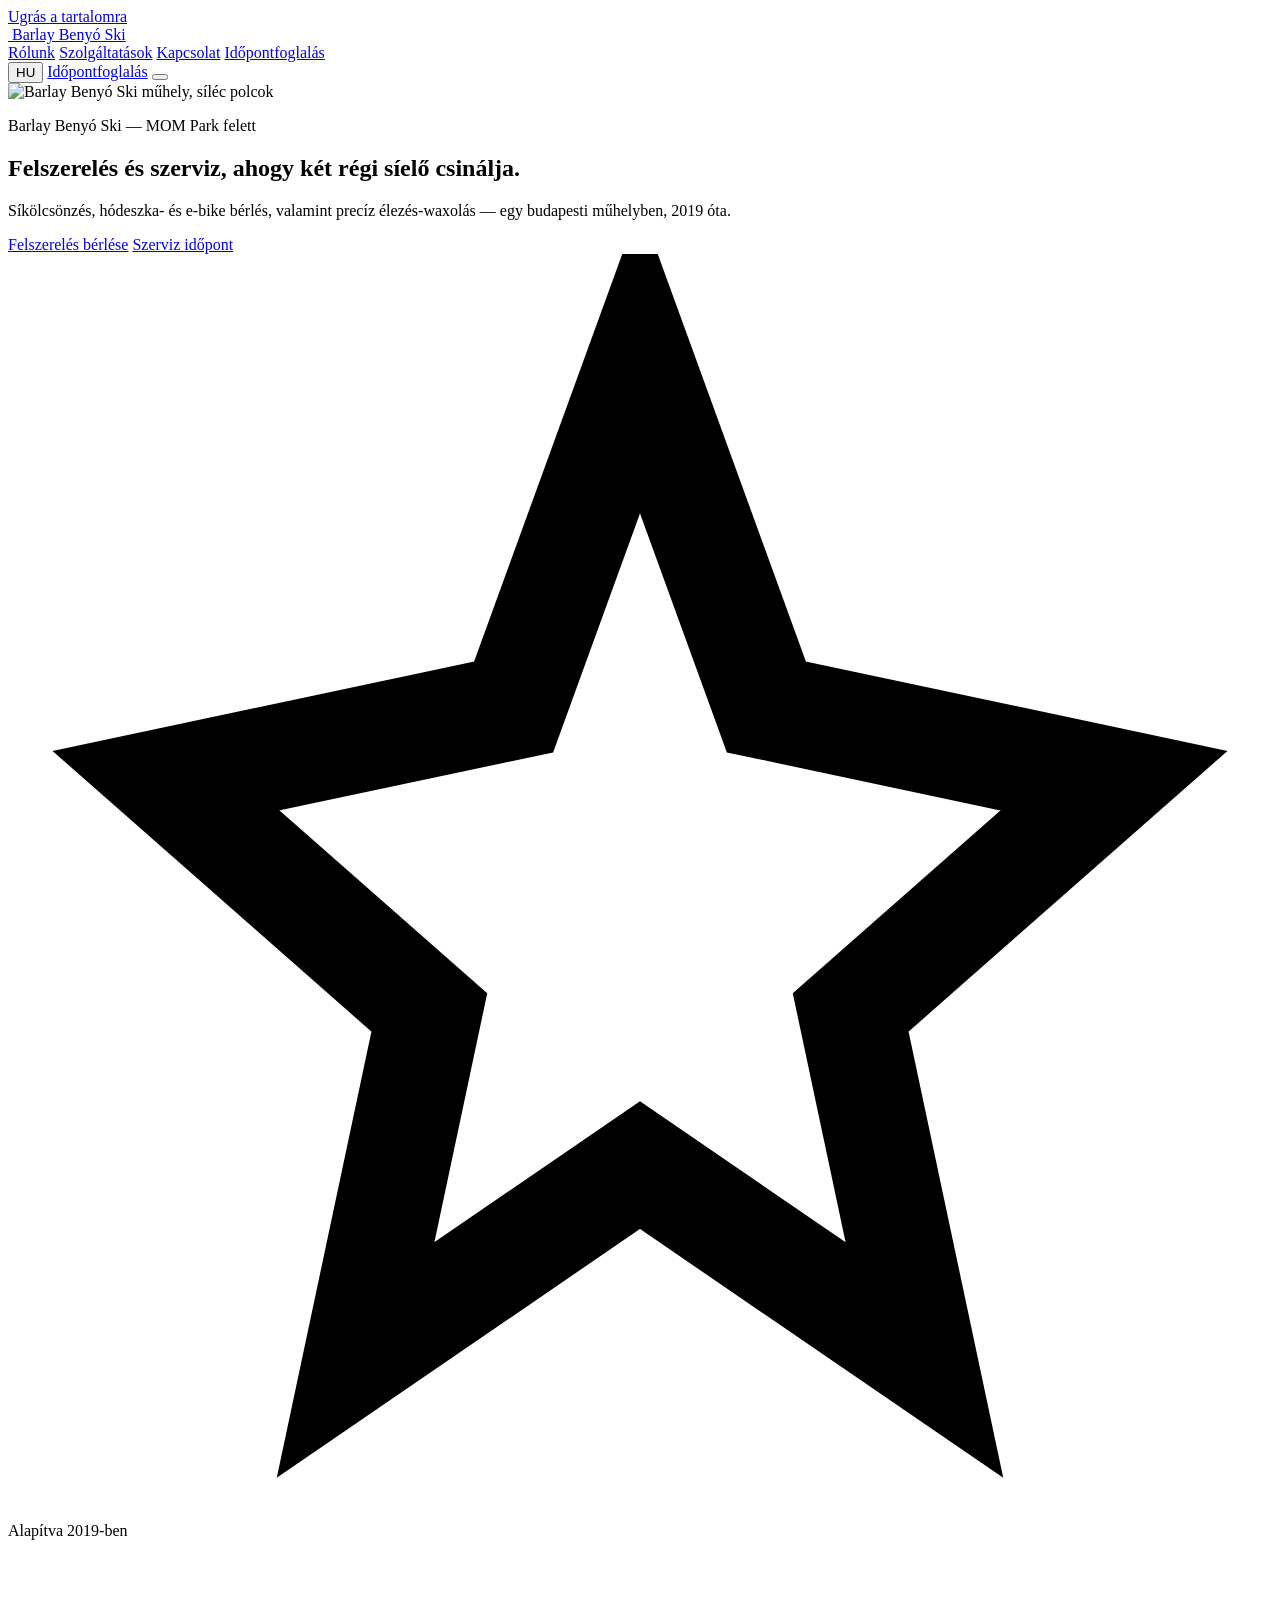
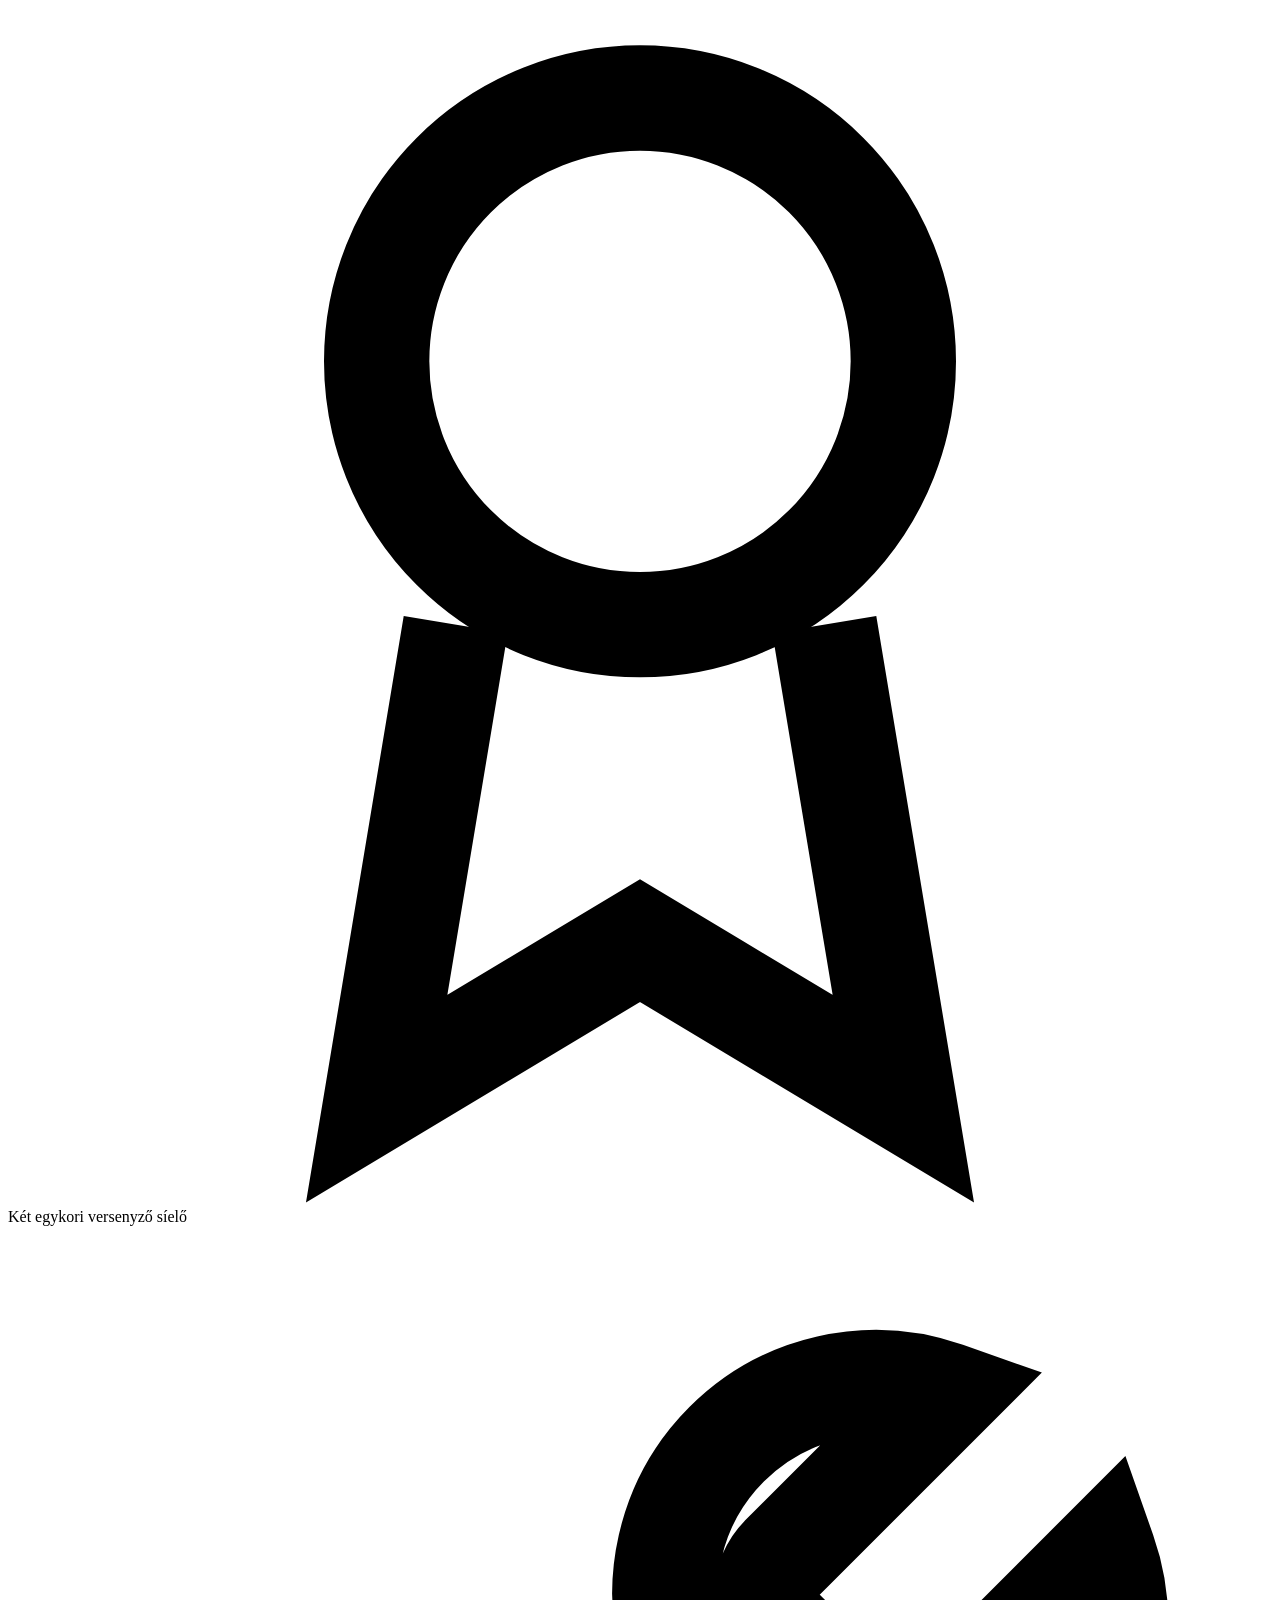
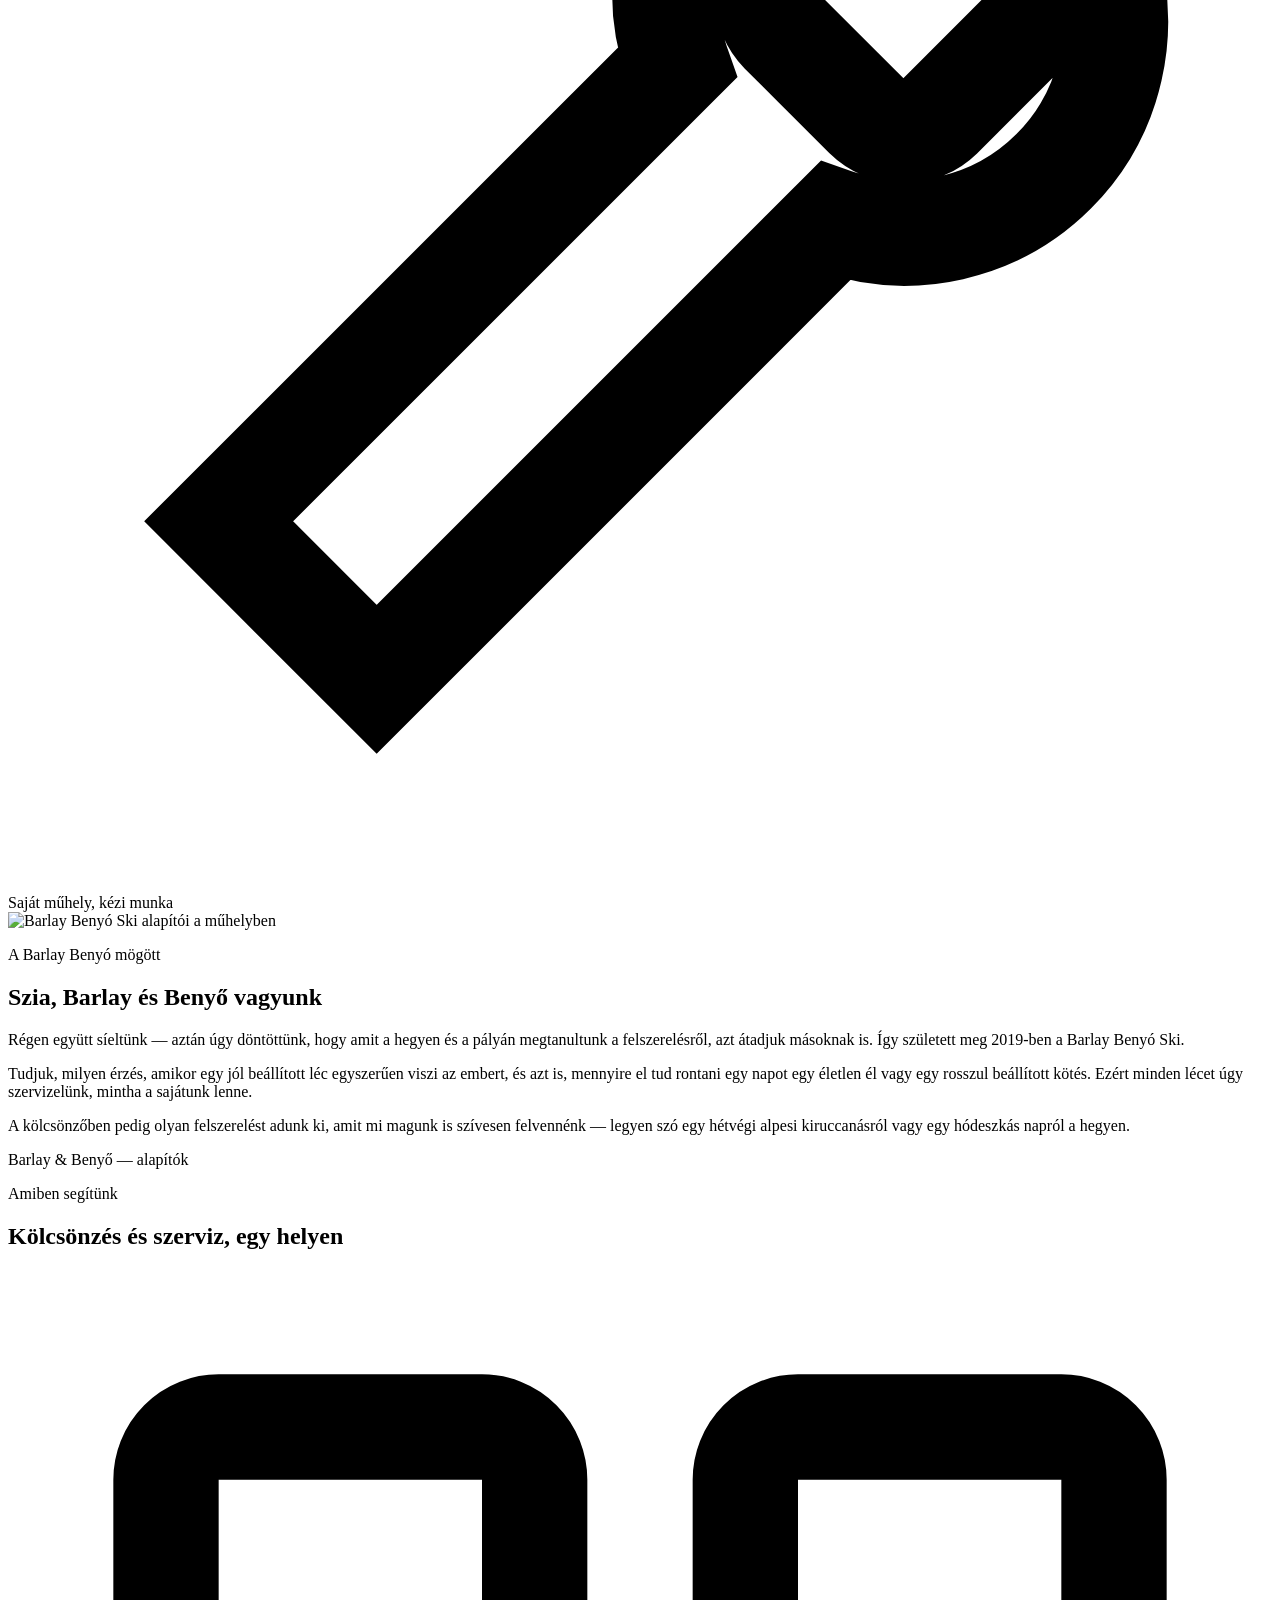
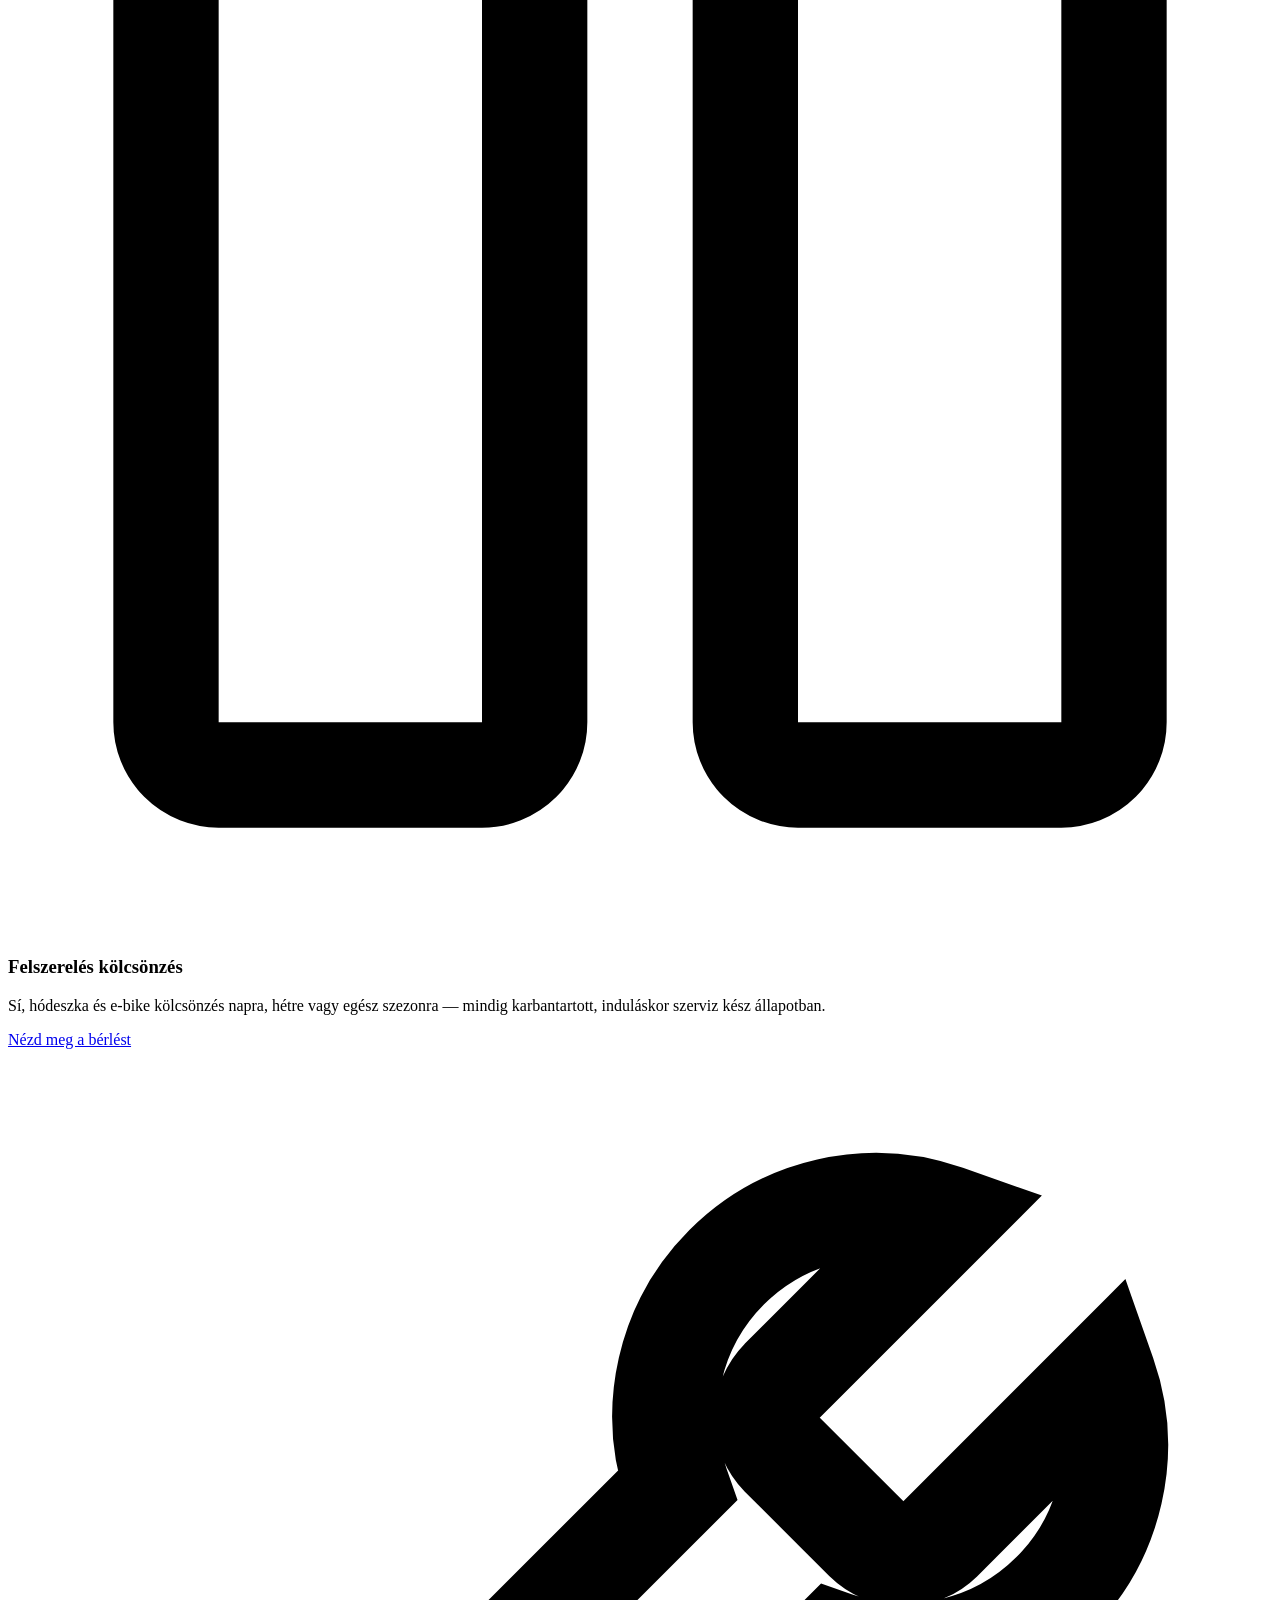
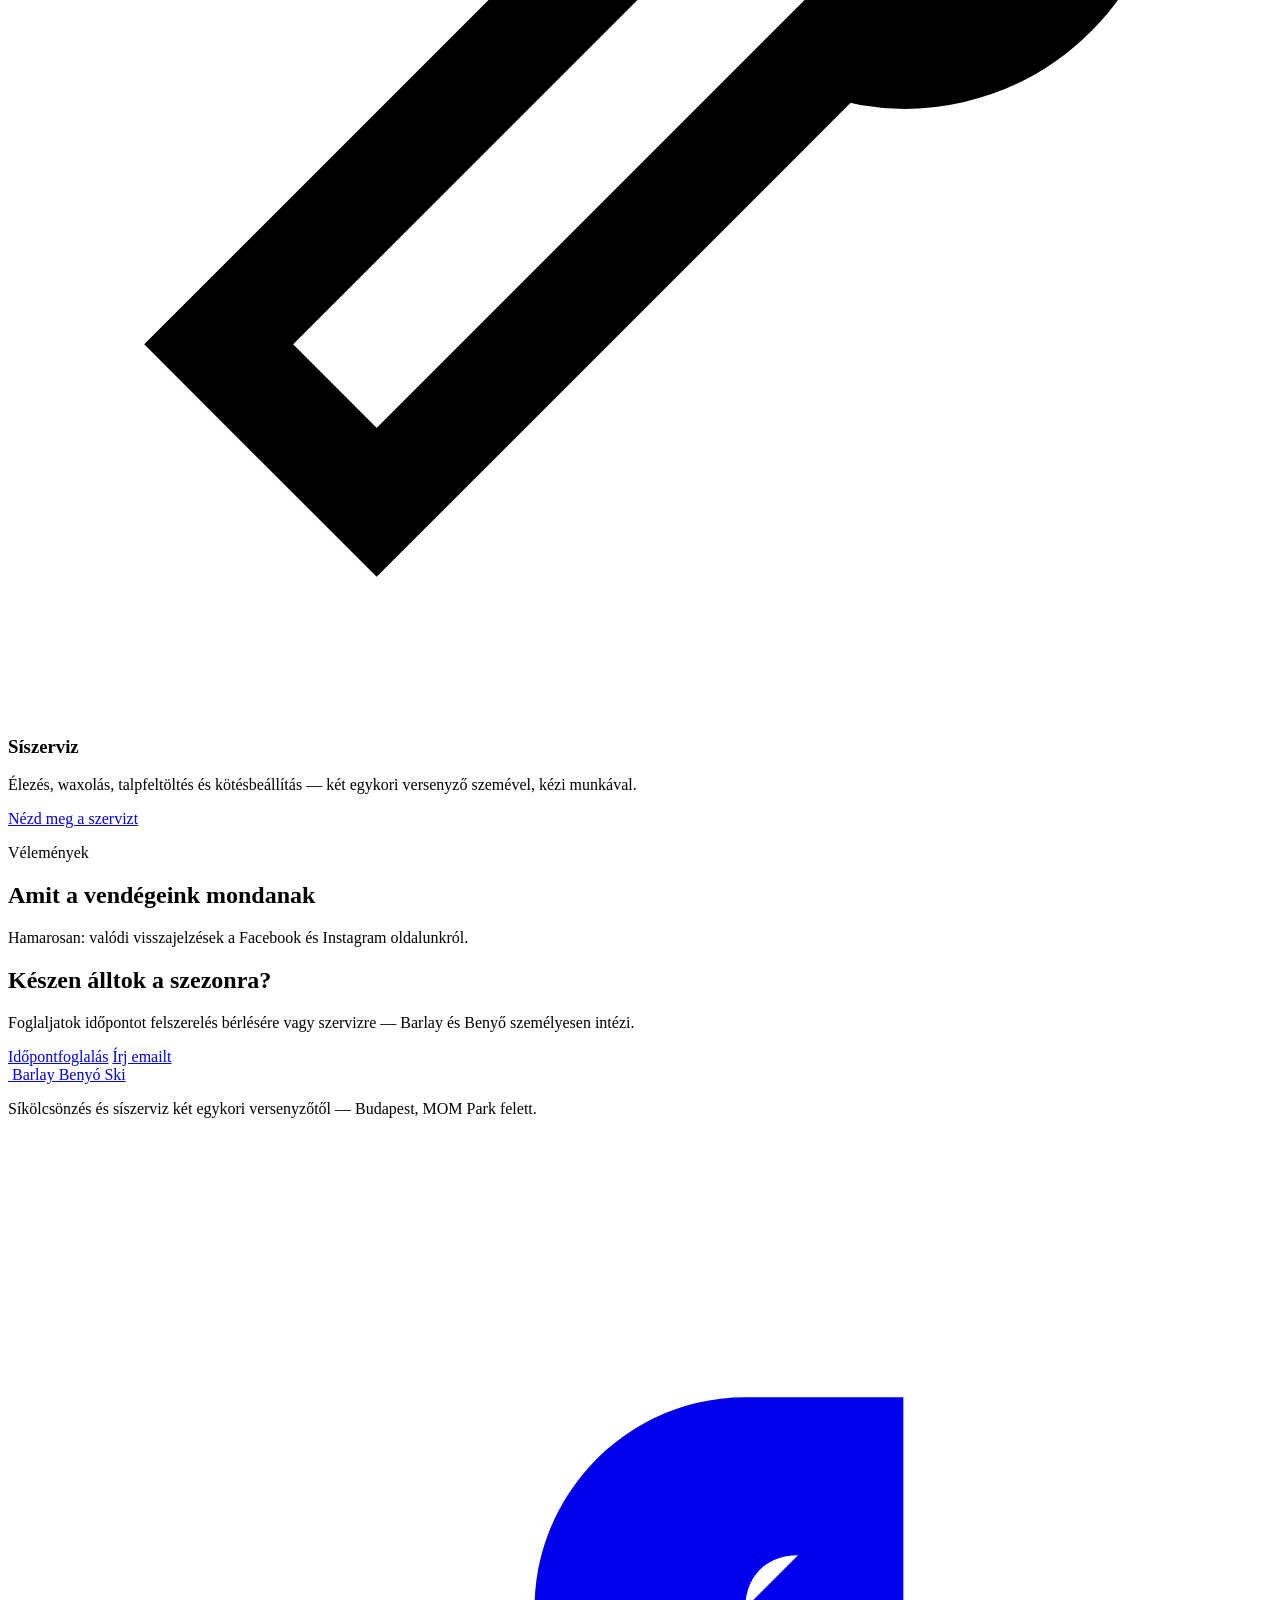
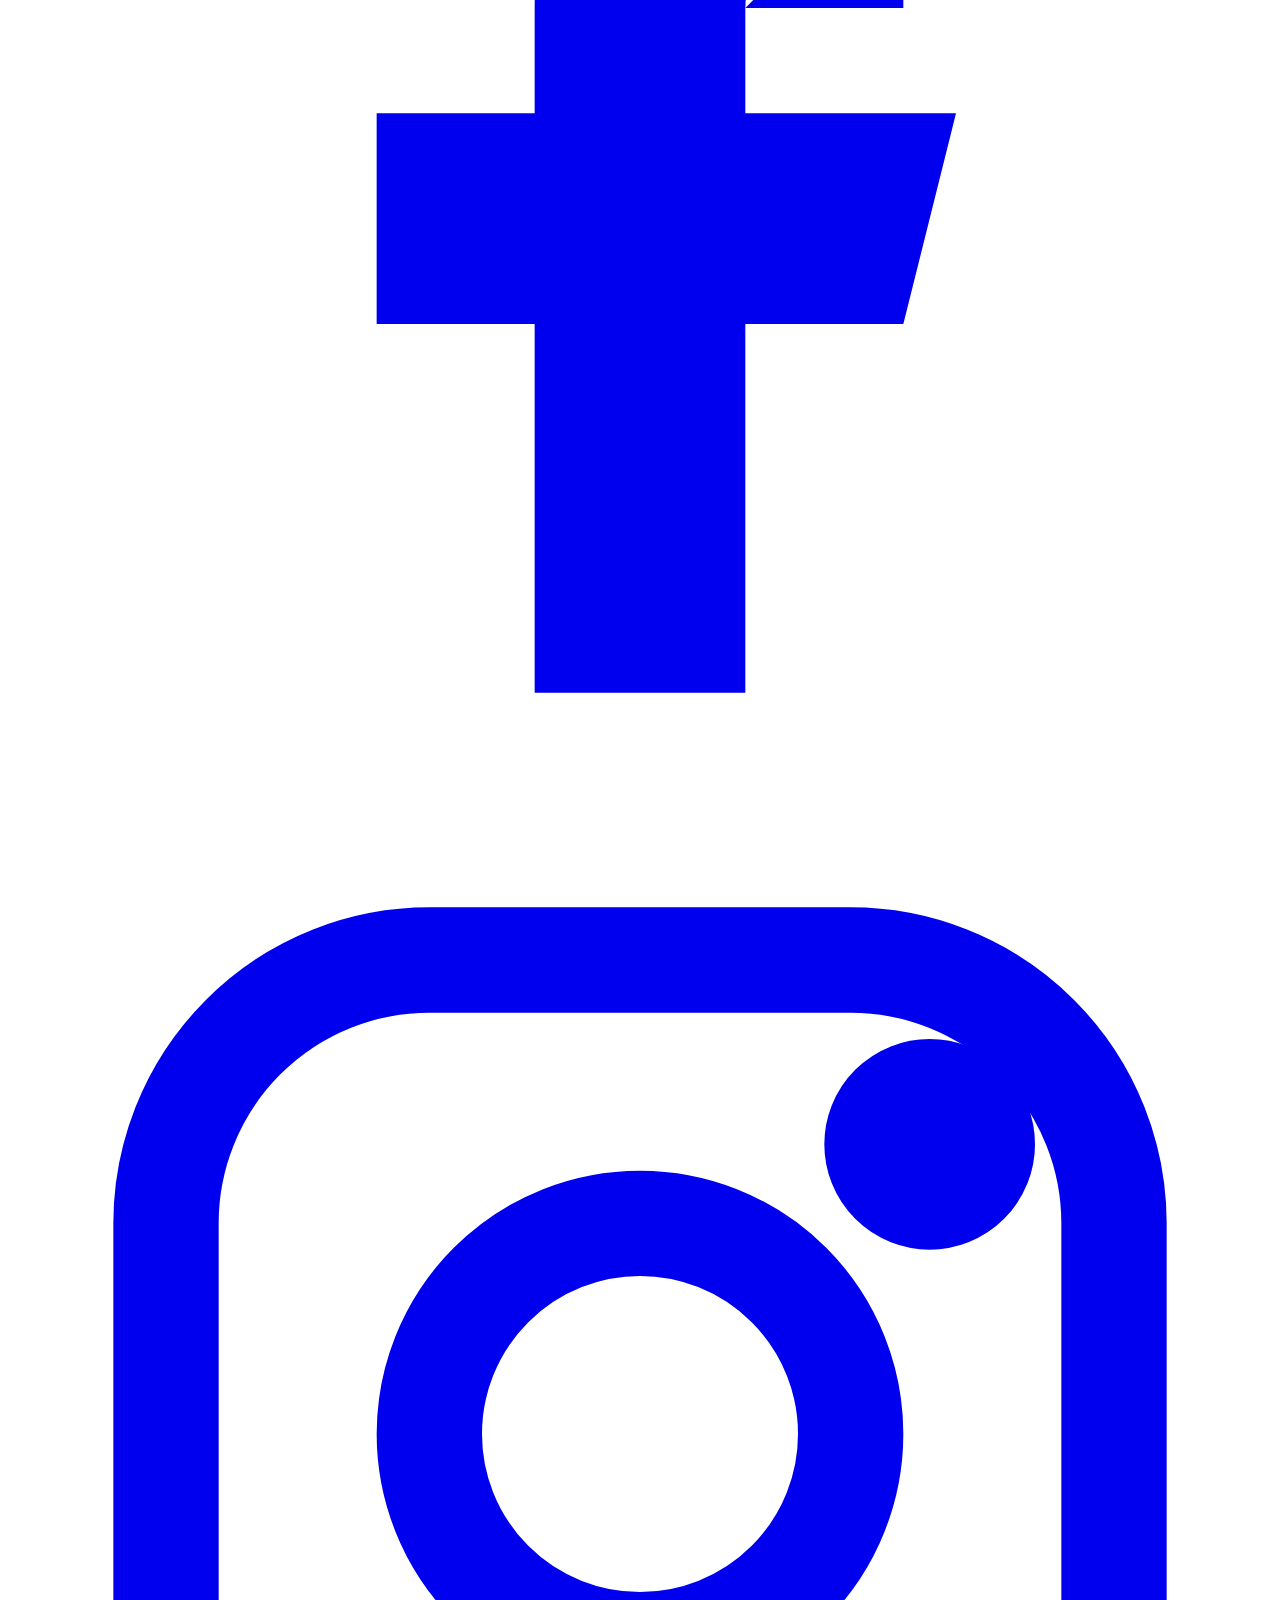
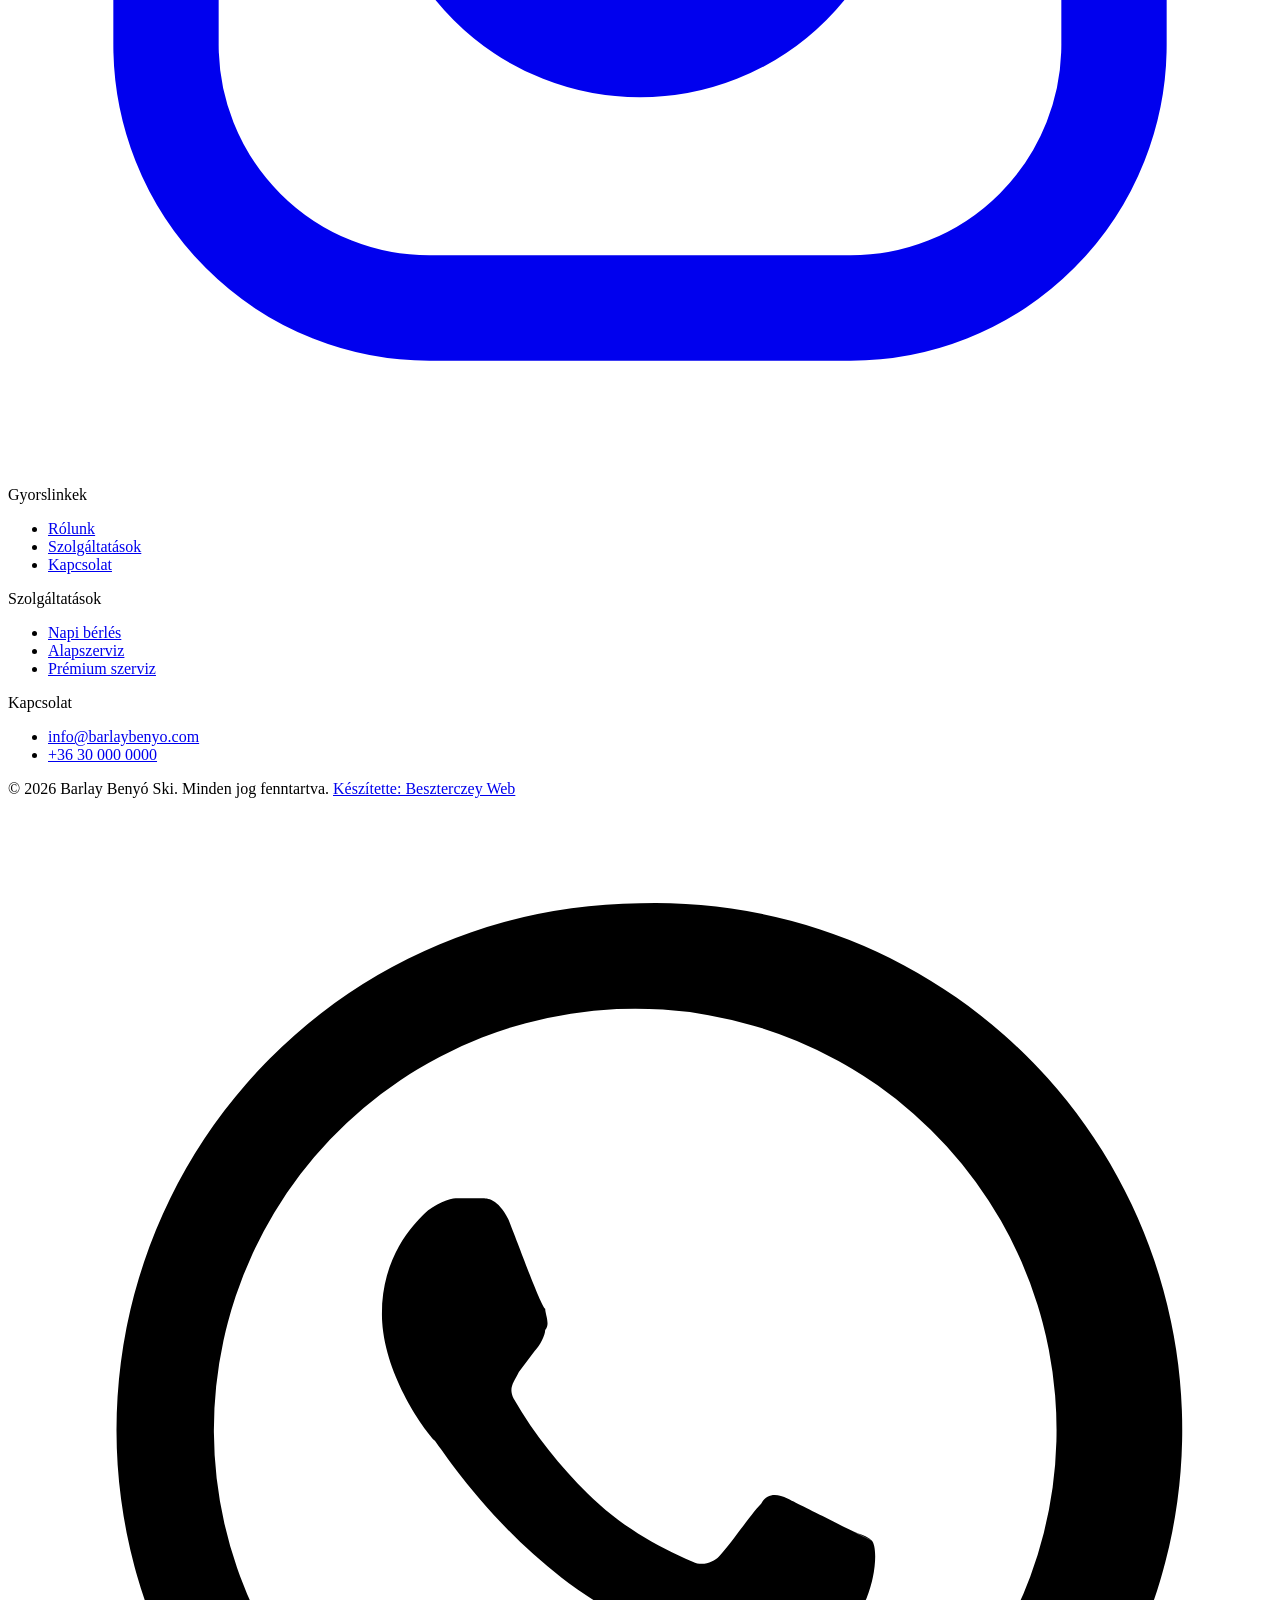
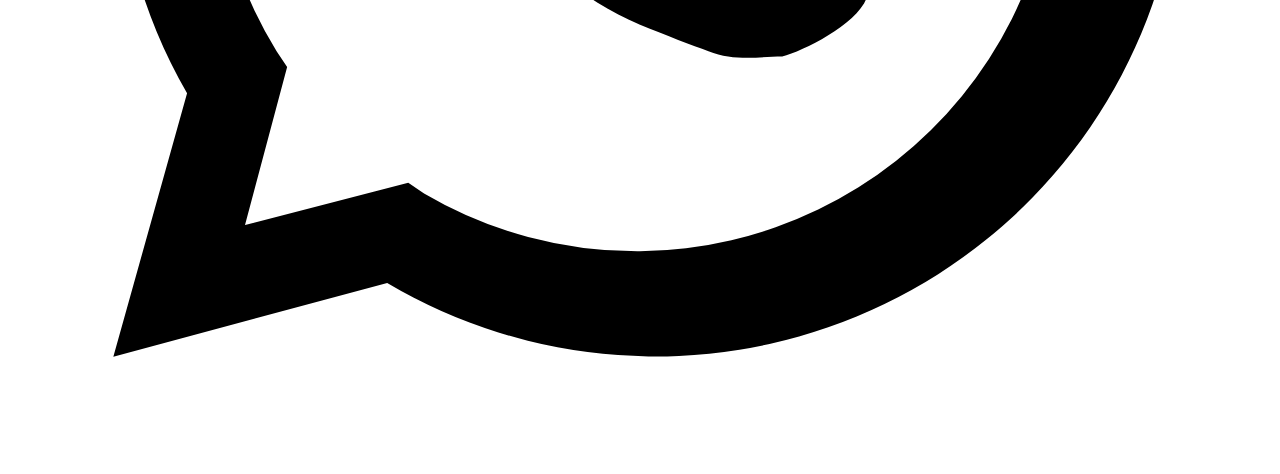
==== index.html @ 636427c2 "Initial site: homepage, services, contact (HU/EN), styles, i18n, interactivity" ====
<!DOCTYPE html>
<html lang="hu" data-i18n-page-title="meta.home.title">
<head>
<meta charset="UTF-8">
<meta name="viewport" content="width=device-width, initial-scale=1.0">
<title>Barlay Benyó Ski — Síkölcsönzés és síszerviz Budapesten</title>
<meta name="description" data-i18n-attr="content:meta.home.desc" content="Barlay Benyó Ski: síkölcsönzés, hódeszka- és e-bike bérlés, élezés, waxolás és kötésbeállítás két egykori versenyző síelőtől, a MOM Park felett.">
<link rel="icon" href="assets/logo-dark-tiny.webp" type="image/webp">
<script>document.documentElement.classList.add("js-reveal");</script>
<link rel="stylesheet" href="styles.css">
</head>
<body>
<a href="#main" class="skip-link">Ugrás a tartalomra</a>

<header class="nav">
  <div class="container">
    <a href="index.html" class="nav-brand">
      <img src="assets/logo-main.webp" alt="">
      Barlay Benyó Ski
    </a>
    <nav class="nav-links" id="nav-links">
      <a href="index.html#about" data-i18n="nav.about">Rólunk</a>
      <a href="szolgaltatasok.html" data-i18n="nav.services">Szolgáltatások</a>
      <a href="kapcsolat.html" data-i18n="nav.contact">Kapcsolat</a>
      <a href="kapcsolat.html" class="btn btn-primary nav-cta-mobile" data-i18n="nav.book">Időpontfoglalás</a>
    </nav>
    <div class="nav-actions">
      <button class="lang-toggle" data-lang-toggle aria-label="Nyelv váltása / Switch language">
        <span data-i18n="nav.lang">HU</span>
      </button>
      <a href="kapcsolat.html" class="btn btn-primary nav-cta-desktop" data-i18n="nav.book">Időpontfoglalás</a>
      <button class="nav-toggle" aria-label="Menü megnyitása" aria-expanded="false" aria-controls="nav-links">
        <span></span><span></span><span></span>
      </button>
    </div>
  </div>
</header>

<main id="main">

  <section class="hero">
    <div class="hero-media">
      <img src="assets/workshop-racks-wide.webp" alt="Barlay Benyó Ski műhely, síléc polcok">
    </div>
    <div class="hero-content container">
      <p class="eyebrow" data-i18n="hero.eyebrow">Barlay Benyó Ski — MOM Park felett</p>
      <h1 data-i18n="hero.title">Felszerelés és szerviz, ahogy két régi síelő csinálja.</h1>
      <p data-i18n="hero.subtitle">Síkölcsönzés, hódeszka- és e-bike bérlés, valamint precíz élezés-waxolás — egy budapesti műhelyben, 2019 óta.</p>
      <div class="hero-actions">
        <a href="kapcsolat.html" class="btn btn-ember" data-i18n="hero.cta.rent">Felszerelés bérlése</a>
        <a href="szolgaltatasok.html" class="btn btn-outline-light" data-i18n="hero.cta.service">Szerviz időpont</a>
      </div>
    </div>
  </section>

  <section class="trust-strip">
    <div class="container">
      <div class="trust-item">
        <svg viewBox="0 0 24 24" fill="none" stroke="currentColor" stroke-width="2"><path d="M12 2l2.4 6.6L21 10l-5 4.4L17.4 21 12 17.3 6.6 21 8 14.4 3 10l6.6-1.4z"/></svg>
        <span data-i18n="trust.est">Alapítva 2019-ben</span>
      </div>
      <div class="trust-item">
        <svg viewBox="0 0 24 24" fill="none" stroke="currentColor" stroke-width="2"><circle cx="12" cy="8" r="5"/><path d="M8.5 13 7 22l5-3 5 3-1.5-9"/></svg>
        <span data-i18n="trust.racers">Két egykori versenyző síelő</span>
      </div>
      <div class="trust-item">
        <svg viewBox="0 0 24 24" fill="none" stroke="currentColor" stroke-width="2"><path d="M14.7 6.3a1 1 0 0 0 0 1.4l1.6 1.6a1 1 0 0 0 1.4 0l3.1-3.1a4 4 0 0 1-5.1 5.1L7 20 4 17l8.7-8.7a4 4 0 0 1 5.1-5.1l-3.1 3.1z"/></svg>
        <span data-i18n="trust.workshop">Saját műhely, kézi munka</span>
      </div>
    </div>
  </section>

  <section class="section" id="about">
    <div class="container about-grid">
      <div class="about-portrait" data-reveal>
        <img src="assets/portrait-office-bw.webp" alt="Barlay Benyó Ski alapítói a műhelyben">
      </div>
      <div data-reveal>
        <p class="eyebrow" data-i18n="about.eyebrow">A Barlay Benyó mögött</p>
        <h2 data-i18n="about.title">Szia, Barlay és Benyő vagyunk</h2>
        <p data-i18n="about.body1">Régen együtt síeltünk — aztán úgy döntöttünk, hogy amit a hegyen és a pályán megtanultunk a felszerelésről, azt átadjuk másoknak is. Így született meg 2019-ben a Barlay Benyó Ski.</p>
        <p data-i18n="about.body2">Tudjuk, milyen érzés, amikor egy jól beállított léc egyszerűen viszi az embert, és azt is, mennyire el tud rontani egy napot egy életlen él vagy egy rosszul beállított kötés. Ezért minden lécet úgy szervizelünk, mintha a sajátunk lenne.</p>
        <p data-i18n="about.body3">A kölcsönzőben pedig olyan felszerelést adunk ki, amit mi magunk is szívesen felvennénk — legyen szó egy hétvégi alpesi kiruccanásról vagy egy hódeszkás napról a hegyen.</p>
        <p class="about-names" data-i18n="about.names">Barlay &amp; Benyő — alapítók</p>
      </div>
    </div>
  </section>

  <section class="section section-alt">
    <div class="container">
      <div class="section-header center" data-reveal>
        <p class="eyebrow" data-i18n="services_teaser.eyebrow">Amiben segítünk</p>
        <h2 data-i18n="services_teaser.title">Kölcsönzés és szerviz, egy helyen</h2>
      </div>
      <div class="card-grid">
        <div class="card" data-reveal>
          <div class="card-icon">
            <svg viewBox="0 0 24 24" fill="none" stroke="currentColor" stroke-width="2"><rect x="3" y="3" width="7" height="18" rx="1"/><rect x="14" y="3" width="7" height="18" rx="1"/></svg>
          </div>
          <h3 data-i18n="services_teaser.rental.title">Felszerelés kölcsönzés</h3>
          <p data-i18n="services_teaser.rental.desc">Sí, hódeszka és e-bike kölcsönzés napra, hétre vagy egész szezonra — mindig karbantartott, induláskor szerviz kész állapotban.</p>
          <a href="szolgaltatasok.html#rental" class="btn btn-outline" data-i18n="services_teaser.rental.cta">Nézd meg a bérlést</a>
        </div>
        <div class="card" data-reveal>
          <div class="card-icon">
            <svg viewBox="0 0 24 24" fill="none" stroke="currentColor" stroke-width="2"><path d="M14.7 6.3a1 1 0 0 0 0 1.4l1.6 1.6a1 1 0 0 0 1.4 0l3.1-3.1a4 4 0 0 1-5.1 5.1L7 20 4 17l8.7-8.7a4 4 0 0 1 5.1-5.1l-3.1 3.1z"/></svg>
          </div>
          <h3 data-i18n="services_teaser.service.title">Síszerviz</h3>
          <p data-i18n="services_teaser.service.desc">Élezés, waxolás, talpfeltöltés és kötésbeállítás — két egykori versenyző szemével, kézi munkával.</p>
          <a href="szolgaltatasok.html#service" class="btn btn-outline" data-i18n="services_teaser.service.cta">Nézd meg a szervizt</a>
        </div>
      </div>
    </div>
  </section>

  <section class="section">
    <div class="container">
      <div class="section-header center" data-reveal>
        <p class="eyebrow" data-i18n="testimonials.eyebrow">Vélemények</p>
        <h2 data-i18n="testimonials.title">Amit a vendégeink mondanak</h2>
      </div>
      <div class="testimonial-placeholder" data-reveal>
        <p data-i18n="testimonials.placeholder" style="margin:0;">Hamarosan: valódi visszajelzések a Facebook és Instagram oldalunkról.</p>
      </div>
    </div>
  </section>

  <section class="cta-banner">
    <div class="container" data-reveal>
      <h2 data-i18n="cta_banner.title">Készen álltok a szezonra?</h2>
      <p data-i18n="cta_banner.body">Foglaljatok időpontot felszerelés bérlésére vagy szervizre — Barlay és Benyő személyesen intézi.</p>
      <div class="cta-actions">
        <a href="kapcsolat.html" class="btn btn-outline-light" data-i18n="cta_banner.book">Időpontfoglalás</a>
        <a href="#" data-site="email" class="btn btn-outline-light" data-i18n="cta_banner.email">Írj emailt</a>
      </div>
    </div>
  </section>

</main>

<footer class="footer">
  <div class="container">
    <div class="footer-grid">
      <div>
        <a href="index.html" class="footer-brand">
          <img src="assets/logo-main.webp" alt="">
          Barlay Benyó Ski
        </a>
        <p data-i18n="footer.tagline">Síkölcsönzés és síszerviz két egykori versenyzőtől — Budapest, MOM Park felett.</p>
        <div class="footer-social">
          <a href="#" data-site="facebook" aria-label="Facebook" target="_blank" rel="noopener">
            <svg viewBox="0 0 24 24" fill="currentColor"><path d="M14 9h3V5h-3c-2.2 0-4 1.8-4 4v2H7v4h3v7h4v-7h3l1-4h-4V9c0-.6.4-1 1-1z"/></svg>
          </a>
          <a href="#" data-site="instagram" aria-label="Instagram" target="_blank" rel="noopener">
            <svg viewBox="0 0 24 24" fill="none" stroke="currentColor" stroke-width="2"><rect x="3" y="3" width="18" height="18" rx="5"/><circle cx="12" cy="12" r="4"/><circle cx="17.5" cy="6.5" r="1"/></svg>
          </a>
        </div>
      </div>
      <div>
        <p class="footer-h" data-i18n="footer.quicklinks">Gyorslinkek</p>
        <ul>
          <li><a href="index.html#about" data-i18n="nav.about">Rólunk</a></li>
          <li><a href="szolgaltatasok.html" data-i18n="nav.services">Szolgáltatások</a></li>
          <li><a href="kapcsolat.html" data-i18n="nav.contact">Kapcsolat</a></li>
        </ul>
      </div>
      <div>
        <p class="footer-h" data-i18n="footer.services">Szolgáltatások</p>
        <ul>
          <li><a href="szolgaltatasok.html#rental" data-i18n="pkg.rental_daily.title">Napi bérlés</a></li>
          <li><a href="szolgaltatasok.html#service" data-i18n="pkg.service_basic.title">Alapszerviz</a></li>
          <li><a href="szolgaltatasok.html#service" data-i18n="pkg.service_premium.title">Prémium szerviz</a></li>
        </ul>
      </div>
      <div>
        <p class="footer-h" data-i18n="footer.contact">Kapcsolat</p>
        <ul>
          <li><a href="#" data-site="email" data-site-text>info@barlaybenyo.com</a></li>
          <li><a href="#" data-site="phoneHref" data-site-text>+36 30 000 0000</a></li>
        </ul>
      </div>
    </div>
    <div class="footer-bottom">
      <span>&copy; 2026 Barlay Benyó Ski. <span data-i18n="footer.rights">Minden jog fenntartva.</span></span>
      <a href="https://beszterczey.com/" target="_blank" rel="noopener">
        <span data-i18n="footer.madeby">Készítette: Beszterczey Web</span>
      </a>
    </div>
  </div>
</footer>

<aside aria-label="WhatsApp gyorskapcsolat">
<a class="whatsapp-float" data-site="whatsapp" target="_blank" rel="noopener" aria-label="WhatsApp">
  <svg viewBox="0 0 24 24" fill="currentColor"><path d="M12 2a10 10 0 0 0-8.6 15L2 22l5.2-1.4A10 10 0 1 0 12 2zm0 18a8 8 0 0 1-4.1-1.1l-.3-.2-3.1.8.8-3-.2-.3A8 8 0 1 1 12 20zm4.4-5.9c-.2-.1-1.4-.7-1.6-.8-.2-.1-.4-.1-.5.1-.2.2-.6.8-.8 1-.1.1-.3.2-.5.1-.7-.3-1.4-.7-2-1.3-.5-.5-1-1.1-1.4-1.8-.1-.2 0-.3.1-.5l.3-.4c.1-.1.2-.3.2-.4.1-.1 0-.3 0-.4-.1-.1-.5-1.2-.7-1.7-.2-.4-.4-.4-.5-.4h-.5c-.1 0-.4.1-.6.3-.2.2-.8.8-.8 1.9s.8 2.2 1 2.4c.1.1 1.6 2.5 3.9 3.5.5.2 1 .4 1.3.5.5.2 1 .1 1.4.1.4-.1 1.4-.6 1.6-1.1.2-.5.2-1 .1-1.1-.1-.1-.2-.1-.4-.2z"/></svg>
</a>
</aside>

<script src="i18n.js"></script>
<script src="main.js"></script>
</body>
</html>
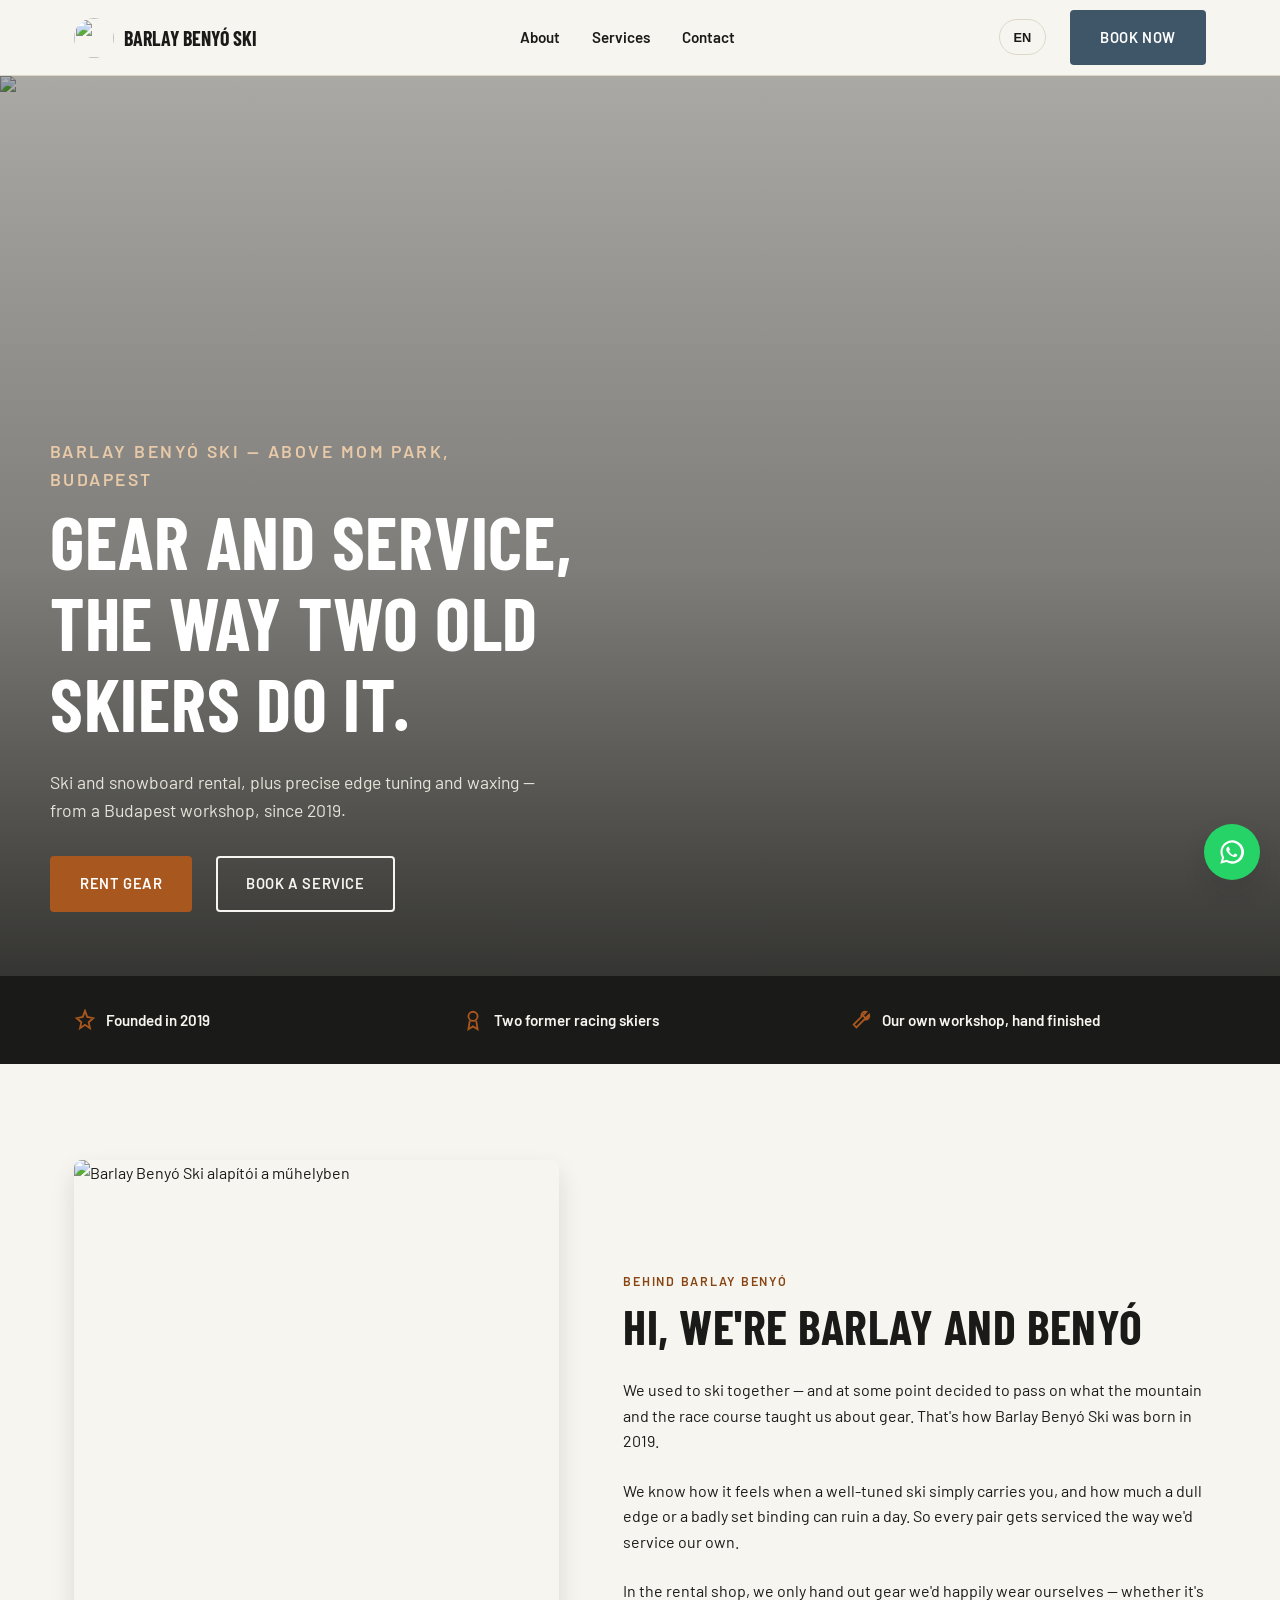
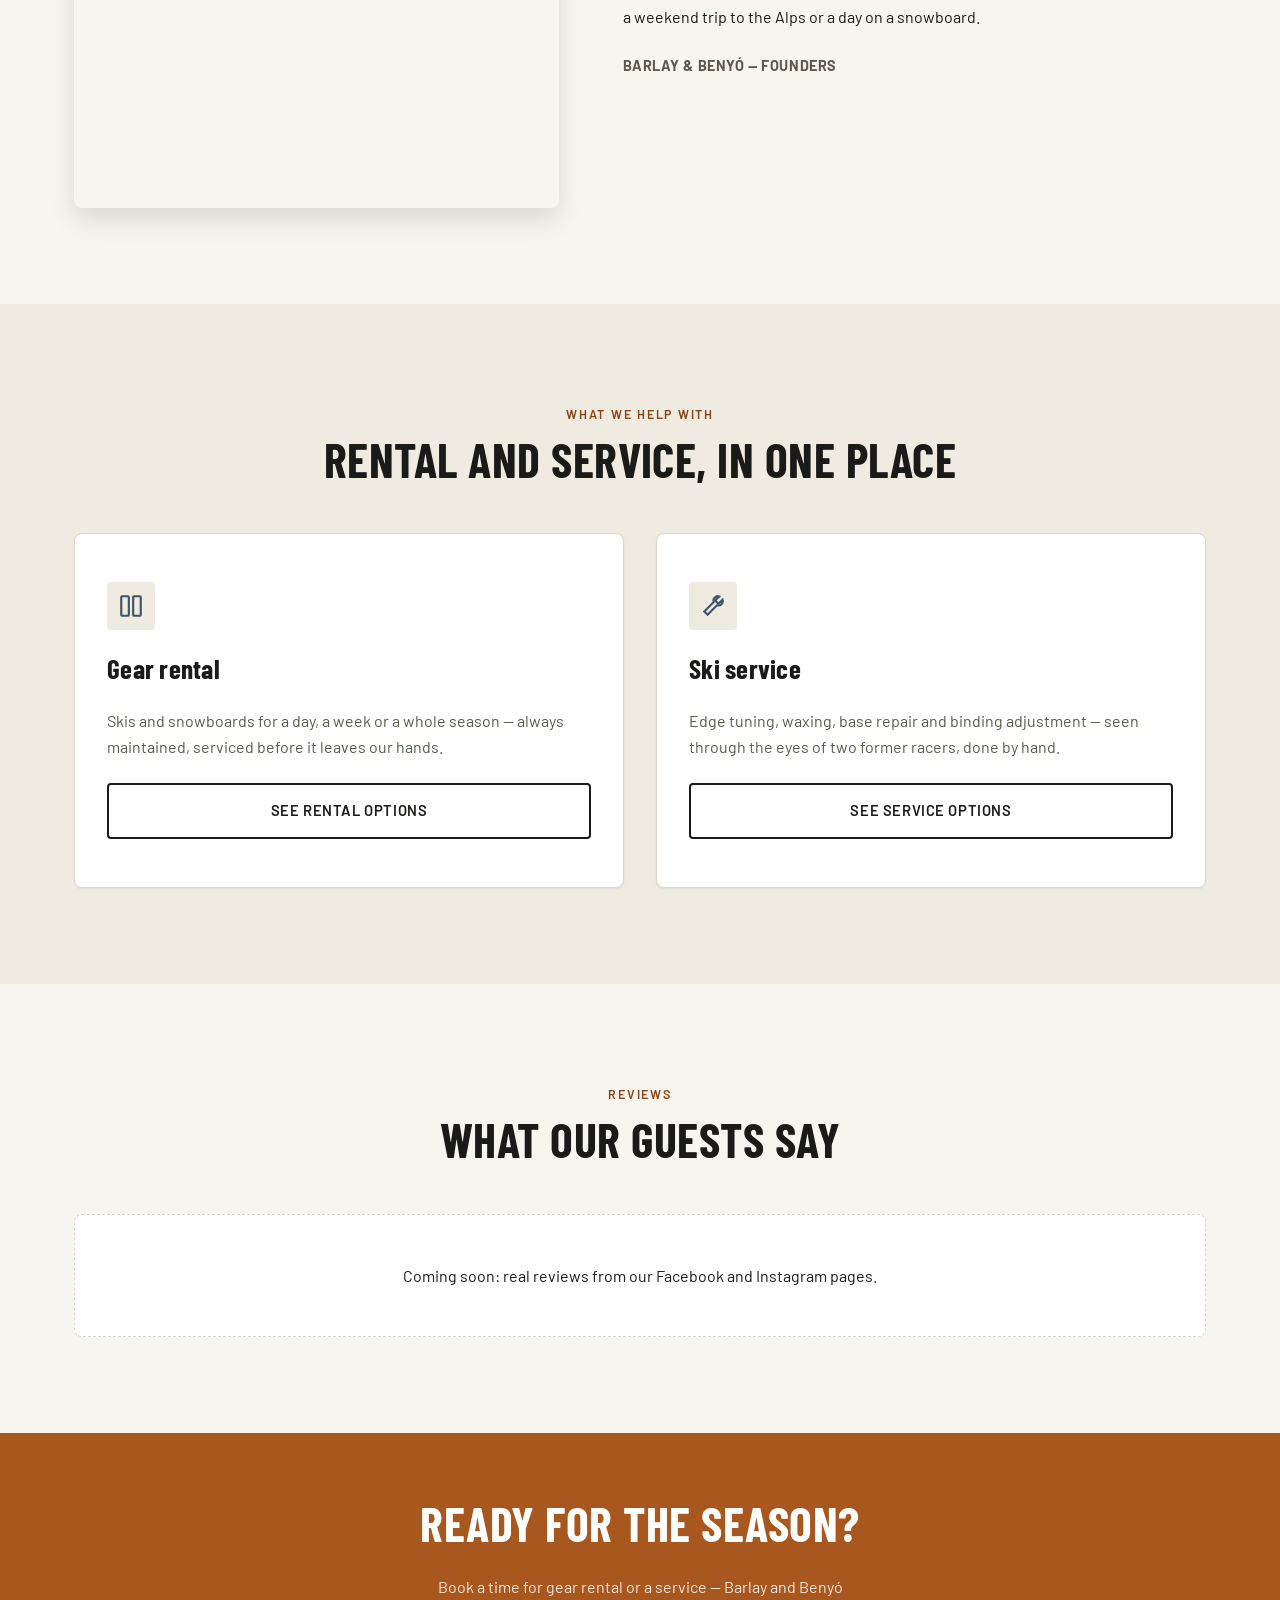
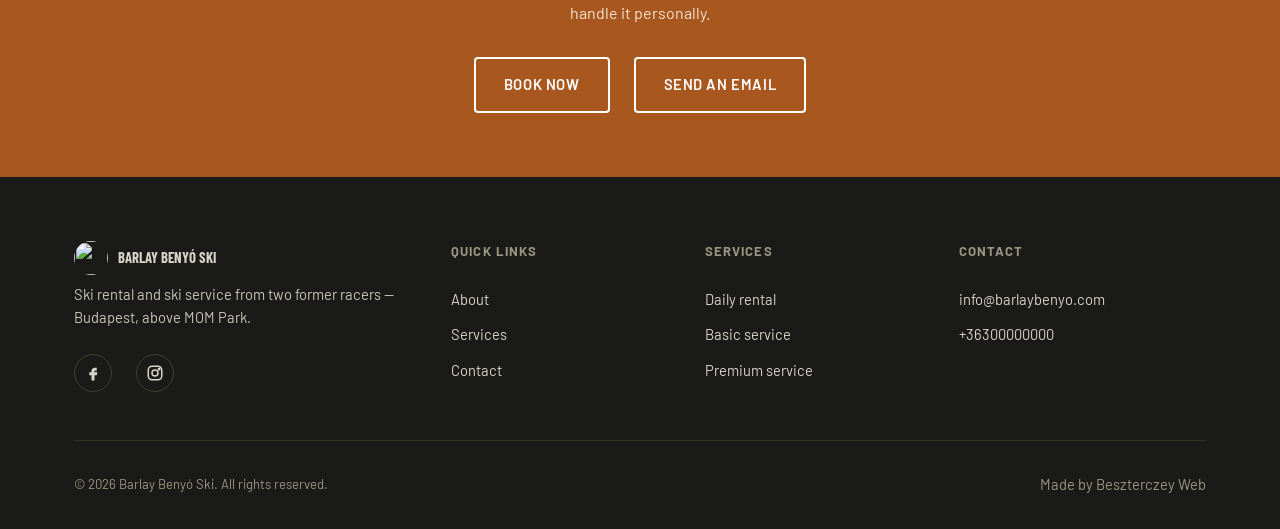
==== commit bcdde97f: "Fix founder name spelling (Benyő→Benyó) and remove e-bike content" ====
--- a/index.html
+++ b/index.html
@@ -4,7 +4,7 @@
 <meta charset="UTF-8">
 <meta name="viewport" content="width=device-width, initial-scale=1.0">
 <title>Barlay Benyó Ski — Síkölcsönzés és síszerviz Budapesten</title>
-<meta name="description" data-i18n-attr="content:meta.home.desc" content="Barlay Benyó Ski: síkölcsönzés, hódeszka- és e-bike bérlés, élezés, waxolás és kötésbeállítás két egykori versenyző síelőtől, a MOM Park felett.">
+<meta name="description" data-i18n-attr="content:meta.home.desc" content="Barlay Benyó Ski: síkölcsönzés, hódeszkabérlés, élezés, waxolás és kötésbeállítás két egykori versenyző síelőtől, a MOM Park felett.">
 <link rel="icon" href="assets/logo-dark-tiny.webp" type="image/webp">
 <script>document.documentElement.classList.add("js-reveal");</script>
 <link rel="stylesheet" href="styles.css">
@@ -45,7 +45,7 @@
     <div class="hero-content container">
       <p class="eyebrow" data-i18n="hero.eyebrow">Barlay Benyó Ski — MOM Park felett</p>
       <h1 data-i18n="hero.title">Felszerelés és szerviz, ahogy két régi síelő csinálja.</h1>
-      <p data-i18n="hero.subtitle">Síkölcsönzés, hódeszka- és e-bike bérlés, valamint precíz élezés-waxolás — egy budapesti műhelyben, 2019 óta.</p>
+      <p data-i18n="hero.subtitle">Síkölcsönzés és hódeszkabérlés, valamint precíz élezés-waxolás — egy budapesti műhelyben, 2019 óta.</p>
       <div class="hero-actions">
         <a href="kapcsolat.html" class="btn btn-ember" data-i18n="hero.cta.rent">Felszerelés bérlése</a>
         <a href="szolgaltatasok.html" class="btn btn-outline-light" data-i18n="hero.cta.service">Szerviz időpont</a>
@@ -77,11 +77,11 @@
       </div>
       <div data-reveal>
         <p class="eyebrow" data-i18n="about.eyebrow">A Barlay Benyó mögött</p>
-        <h2 data-i18n="about.title">Szia, Barlay és Benyő vagyunk</h2>
+        <h2 data-i18n="about.title">Szia, Barlay és Benyó vagyunk</h2>
         <p data-i18n="about.body1">Régen együtt síeltünk — aztán úgy döntöttünk, hogy amit a hegyen és a pályán megtanultunk a felszerelésről, azt átadjuk másoknak is. Így született meg 2019-ben a Barlay Benyó Ski.</p>
         <p data-i18n="about.body2">Tudjuk, milyen érzés, amikor egy jól beállított léc egyszerűen viszi az embert, és azt is, mennyire el tud rontani egy napot egy életlen él vagy egy rosszul beállított kötés. Ezért minden lécet úgy szervizelünk, mintha a sajátunk lenne.</p>
         <p data-i18n="about.body3">A kölcsönzőben pedig olyan felszerelést adunk ki, amit mi magunk is szívesen felvennénk — legyen szó egy hétvégi alpesi kiruccanásról vagy egy hódeszkás napról a hegyen.</p>
-        <p class="about-names" data-i18n="about.names">Barlay &amp; Benyő — alapítók</p>
+        <p class="about-names" data-i18n="about.names">Barlay &amp; Benyó — alapítók</p>
       </div>
     </div>
   </section>
@@ -98,7 +98,7 @@
             <svg viewBox="0 0 24 24" fill="none" stroke="currentColor" stroke-width="2"><rect x="3" y="3" width="7" height="18" rx="1"/><rect x="14" y="3" width="7" height="18" rx="1"/></svg>
           </div>
           <h3 data-i18n="services_teaser.rental.title">Felszerelés kölcsönzés</h3>
-          <p data-i18n="services_teaser.rental.desc">Sí, hódeszka és e-bike kölcsönzés napra, hétre vagy egész szezonra — mindig karbantartott, induláskor szerviz kész állapotban.</p>
+          <p data-i18n="services_teaser.rental.desc">Sí és hódeszka kölcsönzés napra, hétre vagy egész szezonra — mindig karbantartott, induláskor szerviz kész állapotban.</p>
           <a href="szolgaltatasok.html#rental" class="btn btn-outline" data-i18n="services_teaser.rental.cta">Nézd meg a bérlést</a>
         </div>
         <div class="card" data-reveal>
@@ -128,7 +128,7 @@
   <section class="cta-banner">
     <div class="container" data-reveal>
       <h2 data-i18n="cta_banner.title">Készen álltok a szezonra?</h2>
-      <p data-i18n="cta_banner.body">Foglaljatok időpontot felszerelés bérlésére vagy szervizre — Barlay és Benyő személyesen intézi.</p>
+      <p data-i18n="cta_banner.body">Foglaljatok időpontot felszerelés bérlésére vagy szervizre — Barlay és Benyó személyesen intézi.</p>
       <div class="cta-actions">
         <a href="kapcsolat.html" class="btn btn-outline-light" data-i18n="cta_banner.book">Időpontfoglalás</a>
         <a href="#" data-site="email" class="btn btn-outline-light" data-i18n="cta_banner.email">Írj emailt</a>
--- a/styles.css
+++ b/styles.css
@@ -0,0 +1,308 @@
+@import url('https://fonts.googleapis.com/css2?family=Barlow+Condensed:wght@500;600;700&family=Barlow:wght@400;500;600;700&display=swap');
+
+:root {
+  --color-ink: #1A1A18;
+  --color-paper: #F7F5EF;
+  --color-paper-alt: #EFEBE1;
+  --color-card: #FFFFFF;
+  --color-slate: #3E5668;
+  --color-slate-dark: #2A3C49;
+  --color-ember: #A8571F;
+  --color-ember-dark: #874513;
+  --color-border: #DDD7C8;
+  --color-muted-foreground: #5C584C;
+  --color-destructive: #B3261E;
+  --color-on-dark: #F7F5EF;
+  --color-whatsapp: #25D366;
+
+  --space-xs: 4px;
+  --space-sm: 8px;
+  --space-md: 24px;
+  --space-lg: 32px;
+  --space-xl: 48px;
+  --space-2xl: 64px;
+  --space-3xl: 96px;
+
+  --shadow-sm: 0 1px 2px rgba(26,26,24,0.06);
+  --shadow-md: 0 4px 10px rgba(26,26,24,0.10);
+  --shadow-lg: 0 12px 24px rgba(26,26,24,0.12);
+  --shadow-xl: 0 24px 48px rgba(26,26,24,0.16);
+
+  --radius: 4px;
+  --radius-lg: 8px;
+  --max-width: 1180px;
+  --nav-height: 76px;
+}
+
+* { box-sizing: border-box; }
+html { scroll-behavior: smooth; scroll-padding-top: calc(var(--nav-height) + 16px); overflow-x: hidden; }
+@media (prefers-reduced-motion: reduce) { html { scroll-behavior: auto; } }
+
+body {
+  margin: 0;
+  overflow-x: hidden;
+  font-family: 'Barlow', sans-serif;
+  font-size: 16px;
+  line-height: 1.6;
+  color: var(--color-ink);
+  background: var(--color-paper);
+  -webkit-font-smoothing: antialiased;
+}
+
+h1, h2, h3, h4 {
+  font-family: 'Barlow Condensed', sans-serif;
+  font-weight: 700;
+  letter-spacing: 0.01em;
+  line-height: 1.1;
+  margin: 0 0 var(--space-md);
+  color: var(--color-ink);
+}
+h1 { font-size: clamp(2.6rem, 6vw, 4.6rem); text-transform: uppercase; }
+h2 { font-size: clamp(2rem, 4.2vw, 3rem); text-transform: uppercase; }
+h3 { font-size: clamp(1.3rem, 2.4vw, 1.7rem); }
+p { margin: 0 0 var(--space-md); color: var(--color-ink); }
+a { color: var(--color-slate); text-decoration: none; }
+a:hover { color: var(--color-slate-dark); }
+img { max-width: 100%; display: block; }
+
+.container { max-width: var(--max-width); margin: 0 auto; padding: 0 var(--space-md); }
+.eyebrow {
+  display: inline-block;
+  font-family: 'Barlow', sans-serif;
+  font-weight: 600;
+  text-transform: uppercase;
+  letter-spacing: 0.14em;
+  font-size: 0.78rem;
+  color: var(--color-ember-dark);
+  margin-bottom: var(--space-sm);
+}
+
+.visually-hidden {
+  position: absolute; width: 1px; height: 1px; padding: 0; margin: -1px;
+  overflow: hidden; clip: rect(0,0,0,0); white-space: nowrap; border: 0;
+}
+.skip-link {
+  position: absolute; left: var(--space-md); top: -60px;
+  background: var(--color-ink); color: var(--color-paper);
+  padding: 10px 18px; border-radius: var(--radius); z-index: 200;
+  transition: top 200ms ease;
+}
+.skip-link:focus { top: var(--space-md); }
+
+/* Focus visibility */
+a:focus-visible, button:focus-visible, input:focus-visible, textarea:focus-visible, select:focus-visible {
+  outline: 3px solid var(--color-slate);
+  outline-offset: 2px;
+}
+
+/* ---------- Buttons ---------- */
+.btn {
+  display: inline-flex; align-items: center; justify-content: center;
+  gap: 8px; min-height: 44px; padding: 14px 28px;
+  border-radius: var(--radius); font-family: 'Barlow', sans-serif;
+  font-weight: 600; text-transform: uppercase; letter-spacing: 0.04em;
+  font-size: 0.92rem; cursor: pointer; border: 2px solid transparent;
+  transition: background 200ms ease, color 200ms ease, transform 200ms ease, border-color 200ms ease;
+}
+.btn-primary { background: var(--color-slate); color: #fff; }
+.btn-primary:hover { background: var(--color-slate-dark); color: #fff; transform: translateY(-1px); }
+.btn-ember { background: var(--color-ember); color: #fff; }
+.btn-ember:hover { background: var(--color-ember-dark); color: #fff; transform: translateY(-1px); }
+.btn-outline { background: transparent; color: var(--color-ink); border-color: var(--color-ink); }
+.btn-outline:hover { background: var(--color-ink); color: var(--color-paper); }
+.btn-outline-light { background: transparent; color: var(--color-paper); border-color: var(--color-paper); }
+.btn-outline-light:hover { background: var(--color-paper); color: var(--color-ink); }
+
+/* ---------- Nav ---------- */
+.nav {
+  position: sticky; top: 0; z-index: 100;
+  background: rgba(247,245,239,0.92); backdrop-filter: blur(8px);
+  border-bottom: 1px solid var(--color-border);
+  height: var(--nav-height);
+}
+.nav .container { height: 100%; display: flex; align-items: center; justify-content: space-between; }
+.nav-brand { display: flex; align-items: center; gap: 10px; font-family: 'Barlow Condensed', sans-serif; font-weight: 700; font-size: 1.25rem; text-transform: uppercase; color: var(--color-ink); }
+.nav-brand img { height: 40px; width: 40px; border-radius: 50%; object-fit: cover; }
+.nav-links { display: flex; align-items: center; gap: var(--space-lg); }
+.nav-links a { color: var(--color-ink); font-weight: 600; font-size: 0.95rem; }
+.nav-links a:hover { color: var(--color-slate); }
+.nav-actions { display: flex; align-items: center; gap: var(--space-md); }
+.lang-toggle {
+  background: transparent; border: 1px solid var(--color-border); border-radius: 999px;
+  padding: 6px 14px; font-weight: 700; font-size: 0.8rem; cursor: pointer; min-height: 36px;
+  color: var(--color-ink); transition: border-color 200ms ease, background 200ms ease;
+}
+.lang-toggle:hover { border-color: var(--color-slate); background: var(--color-paper-alt); }
+
+.nav-toggle {
+  display: none; flex-direction: column; gap: 5px; background: none; border: none;
+  cursor: pointer; padding: 10px; min-width: 44px; min-height: 44px; align-items: center; justify-content: center;
+}
+.nav-toggle span { width: 24px; height: 2px; background: var(--color-ink); transition: transform 200ms ease, opacity 200ms ease; }
+
+@media (max-width: 860px) {
+  .nav-links { position: fixed; top: var(--nav-height); left: 0; right: 0;
+    height: calc(100vh - var(--nav-height)); height: calc(100dvh - var(--nav-height));
+    background: var(--color-paper); flex-direction: column; justify-content: flex-start;
+    align-items: stretch; padding: var(--space-xl) var(--space-md); gap: var(--space-lg);
+    transform: translateX(100%); transition: transform 250ms ease; overflow-y: auto; z-index: 99; }
+  .nav-links.is-open { transform: translateX(0); }
+  .nav-links a { font-size: 1.3rem; }
+  .nav-toggle { display: inline-flex; }
+  body.nav-open { overflow: hidden; }
+  .nav-actions .btn-primary.nav-cta-desktop { display: none; }
+}
+@media (min-width: 861px) {
+  .nav-cta-mobile { display: none; }
+}
+
+/* ---------- Hero ---------- */
+.hero {
+  position: relative; min-height: 100dvh; min-height: 100vh;
+  display: flex; align-items: flex-end; overflow: hidden;
+  color: var(--color-on-dark);
+}
+.hero-media { position: absolute; inset: 0; z-index: 0; }
+.hero-media img { width: 100%; height: 100%; object-fit: cover; object-position: center 30%; }
+.hero-media::after {
+  content: ""; position: absolute; inset: 0;
+  background: linear-gradient(180deg, rgba(26,26,24,0.35) 0%, rgba(26,26,24,0.55) 55%, rgba(26,26,24,0.88) 100%);
+}
+.hero-content { position: relative; z-index: 1; padding: var(--space-3xl) 0 var(--space-2xl); width: 100%; }
+.hero-content .eyebrow { color: #E8C9A8; }
+.hero-content h1 { color: #fff; max-width: 16ch; }
+.hero-content p { color: #E7E4D9; max-width: 50ch; font-size: 1.1rem; }
+.hero-actions { display: flex; flex-wrap: wrap; gap: var(--space-md); margin-top: var(--space-lg); }
+
+/* ---------- Trust strip ---------- */
+.trust-strip { background: var(--color-ink); color: var(--color-on-dark); padding: var(--space-lg) 0; }
+.trust-strip .container { display: flex; flex-wrap: wrap; gap: var(--space-lg); justify-content: space-between; }
+.trust-item { display: flex; align-items: center; gap: 10px; font-weight: 600; font-size: 0.95rem; flex: 1 1 220px; }
+.trust-item svg { flex-shrink: 0; width: 22px; height: 22px; color: var(--color-ember); }
+
+/* ---------- Sections ---------- */
+.section { padding: var(--space-3xl) 0; }
+.section-alt { background: var(--color-paper-alt); }
+.section-dark { background: var(--color-ink); color: var(--color-on-dark); }
+.section-dark h2, .section-dark h3 { color: var(--color-on-dark); }
+.section-dark p { color: #D8D4C8; }
+.section-header { max-width: 640px; margin: 0 0 var(--space-xl); }
+.section-header.center { margin-left: auto; margin-right: auto; text-align: center; }
+
+/* ---------- About / founders ---------- */
+.about-grid { display: grid; grid-template-columns: 1fr 1.2fr; gap: var(--space-2xl); align-items: center; }
+.about-portrait { position: relative; border-radius: var(--radius-lg); overflow: hidden; box-shadow: var(--shadow-lg); }
+.about-portrait img { width: 100%; height: 100%; object-fit: cover; aspect-ratio: 3/4; }
+.about-names { margin-top: var(--space-md); font-weight: 700; text-transform: uppercase; letter-spacing: 0.04em; font-size: 0.9rem; color: var(--color-muted-foreground); }
+@media (max-width: 860px) { .about-grid { grid-template-columns: 1fr; } }
+
+/* ---------- Teaser cards ---------- */
+.card-grid { display: grid; grid-template-columns: repeat(2, 1fr); gap: var(--space-lg); }
+@media (max-width: 760px) { .card-grid { grid-template-columns: 1fr; } }
+.card {
+  background: var(--color-card); border: 1px solid var(--color-border); border-radius: var(--radius-lg);
+  padding: var(--space-xl) var(--space-lg); box-shadow: var(--shadow-sm);
+  transition: box-shadow 200ms ease, transform 200ms ease;
+  display: flex; flex-direction: column;
+}
+.card:hover { box-shadow: var(--shadow-md); transform: translateY(-2px); }
+.card-icon { width: 48px; height: 48px; border-radius: var(--radius); background: var(--color-paper-alt); display: flex; align-items: center; justify-content: center; margin-bottom: var(--space-md); color: var(--color-slate); }
+.card-icon svg { width: 26px; height: 26px; }
+.card p { color: var(--color-muted-foreground); flex-grow: 1; }
+
+.card-grid-3 { display: grid; grid-template-columns: repeat(3, 1fr); gap: var(--space-lg); }
+@media (max-width: 960px) { .card-grid-3 { grid-template-columns: 1fr; } }
+.pkg-card {
+  background: var(--color-card); border: 1px solid var(--color-border); border-radius: var(--radius-lg);
+  padding: var(--space-lg); display: flex; flex-direction: column; gap: var(--space-sm);
+  box-shadow: var(--shadow-sm); transition: box-shadow 200ms ease, transform 200ms ease;
+}
+.pkg-card:hover { box-shadow: var(--shadow-md); transform: translateY(-2px); }
+.pkg-num { font-family: 'Barlow Condensed', sans-serif; font-size: 2rem; color: var(--color-border); font-weight: 700; }
+.pkg-card p { color: var(--color-muted-foreground); flex-grow: 1; }
+
+/* ---------- Service detail rows ---------- */
+.service-row { display: grid; grid-template-columns: 1fr 1fr; gap: var(--space-2xl); align-items: center; margin-bottom: var(--space-2xl); }
+.service-row:nth-child(even) { direction: rtl; }
+.service-row:nth-child(even) > * { direction: ltr; }
+.service-row img { border-radius: var(--radius-lg); box-shadow: var(--shadow-md); width: 100%; aspect-ratio: 4/5; object-fit: cover; }
+@media (max-width: 860px) { .service-row, .service-row:nth-child(even) { grid-template-columns: 1fr; direction: ltr; } }
+
+/* ---------- Testimonials ---------- */
+.testimonial-placeholder {
+  border: 1px dashed var(--color-border); border-radius: var(--radius-lg);
+  padding: var(--space-xl); text-align: center; color: var(--color-muted-foreground);
+  background: var(--color-card);
+}
+
+/* ---------- CTA banner ---------- */
+.cta-banner { background: var(--color-ember); color: #fff; padding: var(--space-2xl) 0; text-align: center; }
+.cta-banner h2 { color: #fff; }
+.cta-banner p { color: #F6E4D4; max-width: 50ch; margin-left: auto; margin-right: auto; }
+.cta-banner .btn-outline-light { border-color: #fff; color: #fff; }
+.cta-banner .btn-outline-light:hover { background: #fff; color: var(--color-ember); }
+.cta-actions { display: flex; flex-wrap: wrap; gap: var(--space-md); justify-content: center; margin-top: var(--space-lg); }
+
+/* ---------- Footer ---------- */
+.footer { background: var(--color-ink); color: var(--color-on-dark); padding: var(--space-2xl) 0 var(--space-lg); }
+.footer-grid { display: grid; grid-template-columns: 1.6fr 1fr 1fr 1.2fr; gap: var(--space-xl); margin-bottom: var(--space-xl); }
+@media (max-width: 760px) { .footer-grid { grid-template-columns: 1fr 1fr; } }
+.footer-brand { display: flex; align-items: center; gap: 10px; font-family: 'Barlow Condensed', sans-serif; font-weight: 700; font-size: 1.2rem; text-transform: uppercase; margin-bottom: var(--space-sm); color: #fff; }
+.footer-brand img { height: 34px; width: 34px; border-radius: 50%; object-fit: cover; }
+.footer p { color: #C9C5B8; font-size: 0.92rem; }
+.footer .footer-h { font-family: 'Barlow', sans-serif; font-weight: 700; text-transform: uppercase; letter-spacing: 0.08em; font-size: 0.82rem; color: #9A9684; margin: 0 0 var(--space-md); }
+.footer ul { list-style: none; margin: 0; padding: 0; display: flex; flex-direction: column; gap: 10px; }
+.footer a { color: #D8D4C8; font-size: 0.92rem; }
+.footer a:hover { color: #fff; }
+.footer-bottom { border-top: 1px solid #333028; padding-top: var(--space-lg); display: flex; flex-wrap: wrap; justify-content: space-between; gap: var(--space-md); align-items: center; font-size: 0.82rem; color: #9A9684; }
+.footer-bottom a { color: #9A9684; }
+.footer-bottom img { height: 18px; vertical-align: middle; margin-left: 6px; }
+.footer-social { display: flex; gap: var(--space-md); }
+.footer-social a { display: inline-flex; width: 38px; height: 38px; border-radius: 50%; border: 1px solid #40402f; align-items: center; justify-content: center; }
+.footer-social svg { width: 18px; height: 18px; color: #D8D4C8; }
+.footer-social a:hover { border-color: var(--color-ember); }
+.footer-social a:hover svg { color: var(--color-ember); }
+
+/* ---------- WhatsApp float ---------- */
+.whatsapp-float {
+  position: fixed; bottom: 20px; right: 20px; z-index: 150;
+  width: 56px; height: 56px; border-radius: 50%; background: var(--color-whatsapp);
+  display: flex; align-items: center; justify-content: center; box-shadow: var(--shadow-lg);
+  transition: transform 200ms ease;
+}
+.whatsapp-float:hover { transform: scale(1.06); }
+.whatsapp-float svg { width: 28px; height: 28px; color: #fff; }
+
+/* ---------- Form ---------- */
+.contact-grid { display: grid; grid-template-columns: 1.3fr 1fr; gap: var(--space-2xl); align-items: start; }
+@media (max-width: 860px) { .contact-grid { grid-template-columns: 1fr; } }
+.form-field { margin-bottom: var(--space-md); }
+.form-field label { display: block; font-weight: 600; margin-bottom: 6px; font-size: 0.92rem; }
+.form-field input, .form-field textarea, .form-field select {
+  width: 100%; padding: 12px 16px; border: 1px solid var(--color-border); border-radius: var(--radius);
+  font-size: 16px; font-family: 'Barlow', sans-serif; background: #fff; min-height: 44px;
+  transition: border-color 200ms ease, box-shadow 200ms ease;
+}
+.form-field textarea { min-height: 140px; resize: vertical; }
+.form-field input:focus, .form-field textarea:focus, .form-field select:focus {
+  border-color: var(--color-slate); outline: none; box-shadow: 0 0 0 3px rgba(62,86,104,0.18);
+}
+.form-consent { display: flex; align-items: flex-start; gap: 10px; font-size: 0.88rem; color: var(--color-muted-foreground); margin-bottom: var(--space-lg); }
+.form-consent input { width: 18px; height: 18px; margin-top: 3px; flex-shrink: 0; }
+.honeypot { position: absolute; left: -9999px; width: 1px; height: 1px; overflow: hidden; }
+
+.info-card { background: var(--color-card); border: 1px solid var(--color-border); border-radius: var(--radius-lg); padding: var(--space-xl); }
+.info-row { display: flex; gap: 14px; align-items: flex-start; margin-bottom: var(--space-md); }
+.info-row svg { width: 22px; height: 22px; color: var(--color-ember); flex-shrink: 0; margin-top: 2px; }
+.info-row strong { display: block; font-size: 0.82rem; text-transform: uppercase; letter-spacing: 0.06em; color: var(--color-muted-foreground); margin-bottom: 2px; }
+
+/* ---------- Scroll reveal ---------- */
+/* Only hide [data-reveal] content once JS confirms it can reveal it again —
+   keeps content visible for no-JS browsers and crawlers that don't scroll.
+   html.js-reveal is added by an inline script in <head>, synchronously. */
+html.js-reveal [data-reveal] { opacity: 0; transform: translateY(14px); transition: opacity 500ms ease, transform 500ms ease; }
+html.js-reveal [data-reveal].is-visible { opacity: 1; transform: translateY(0); }
+@media (prefers-reduced-motion: reduce) {
+  [data-reveal] { opacity: 1 !important; transform: none !important; transition: none !important; }
+  .nav-links { transition: none !important; }
+}
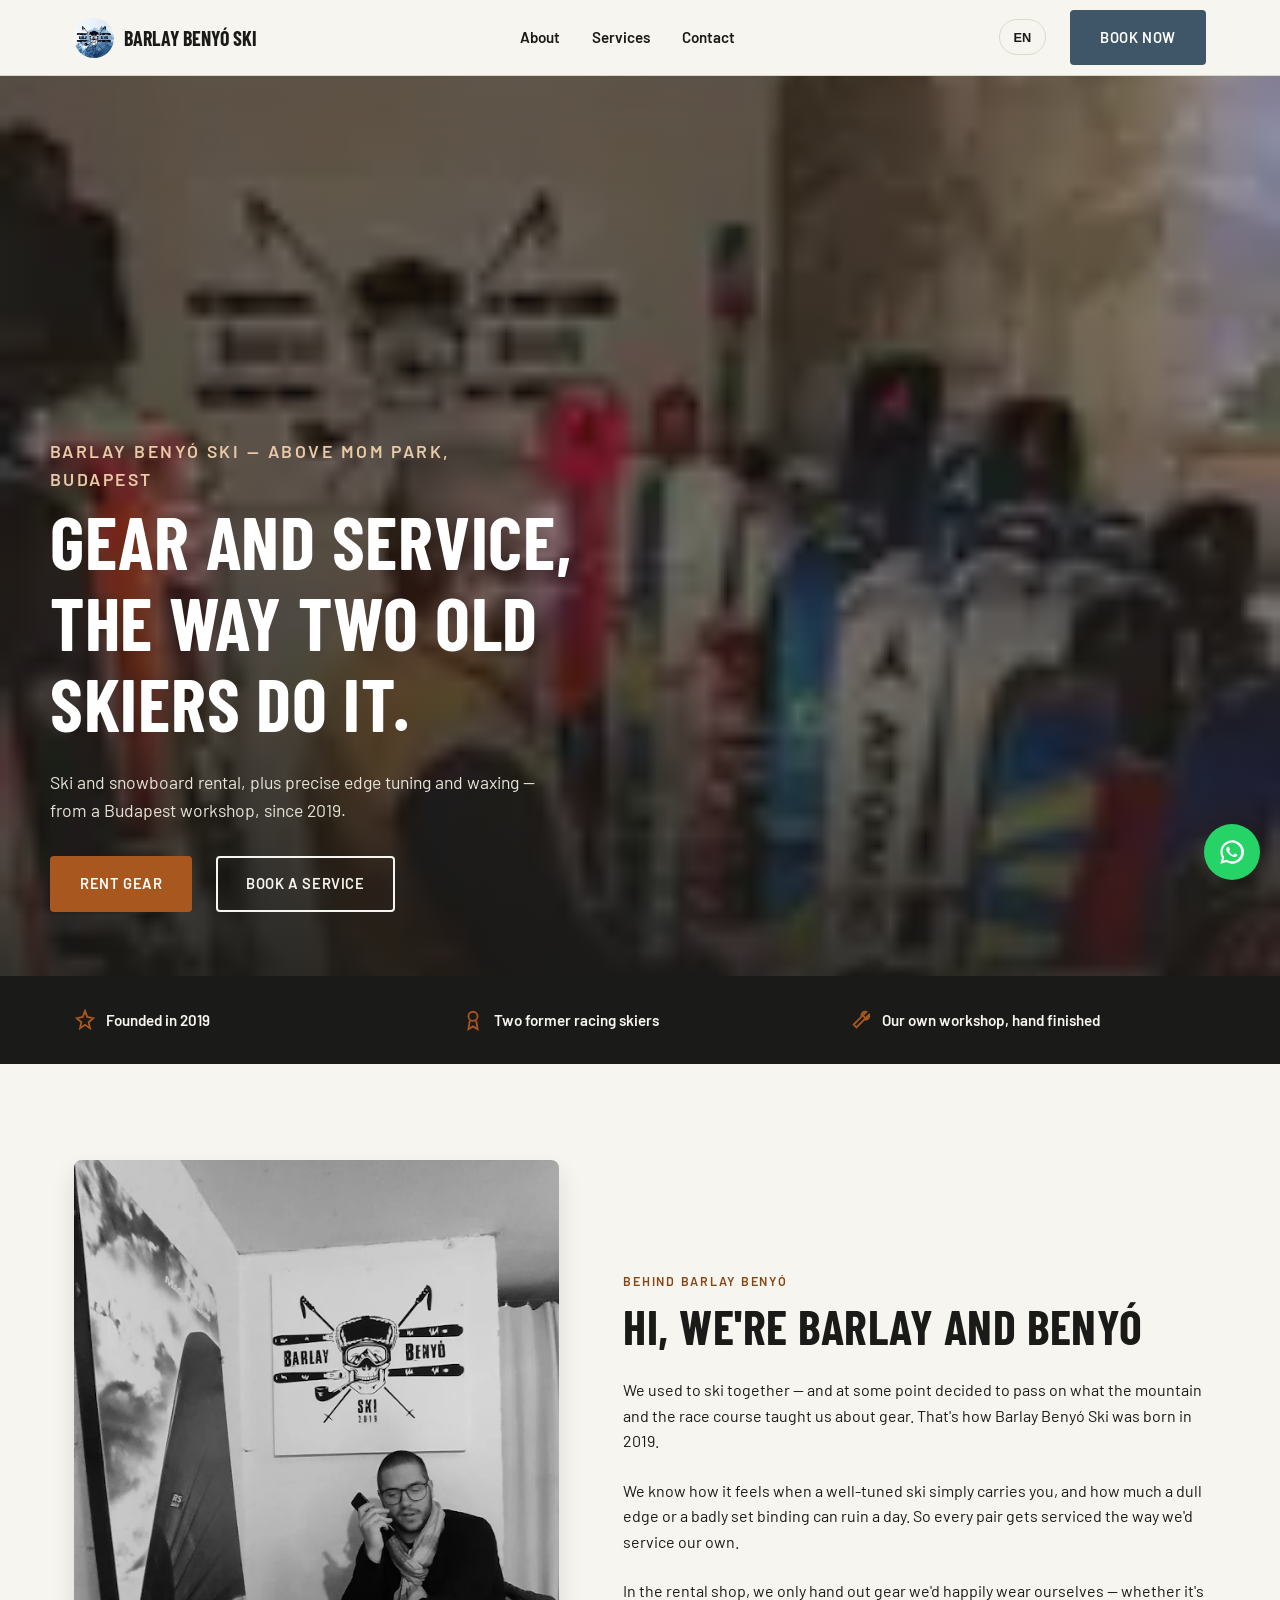
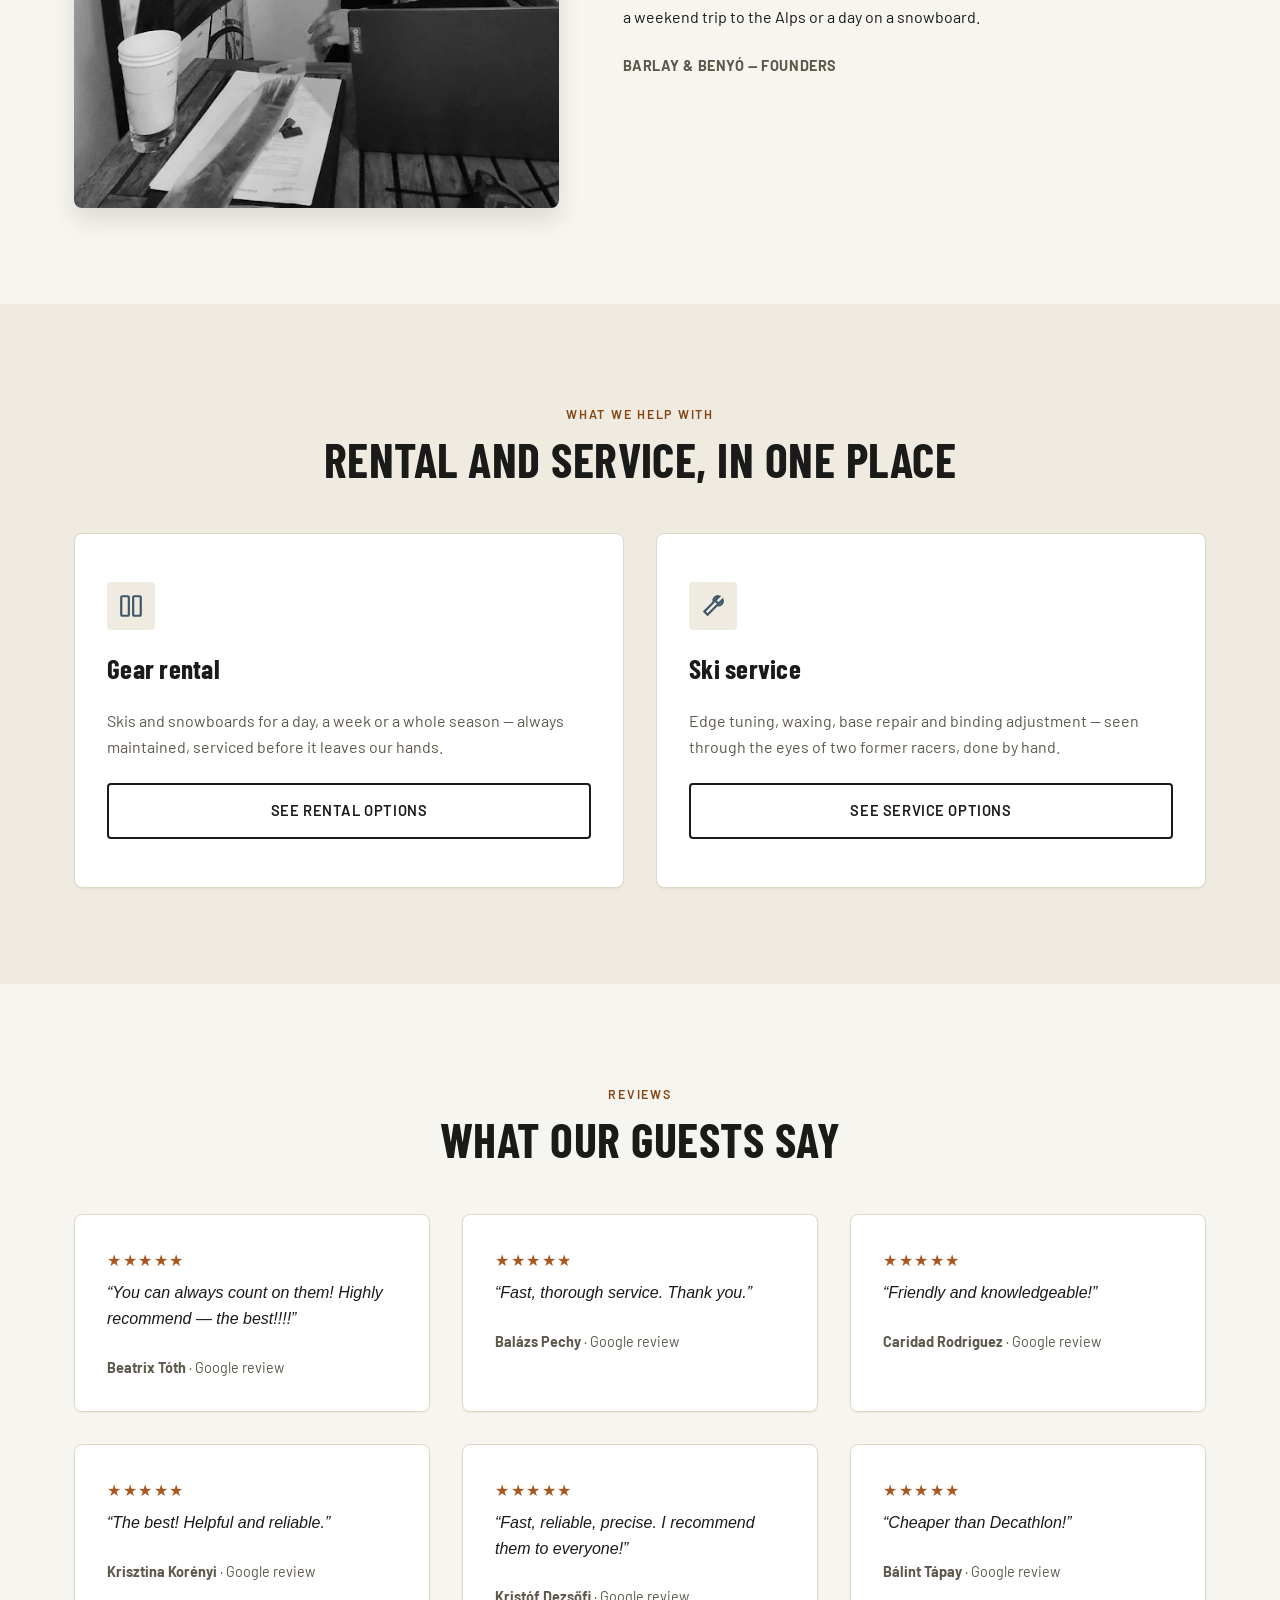
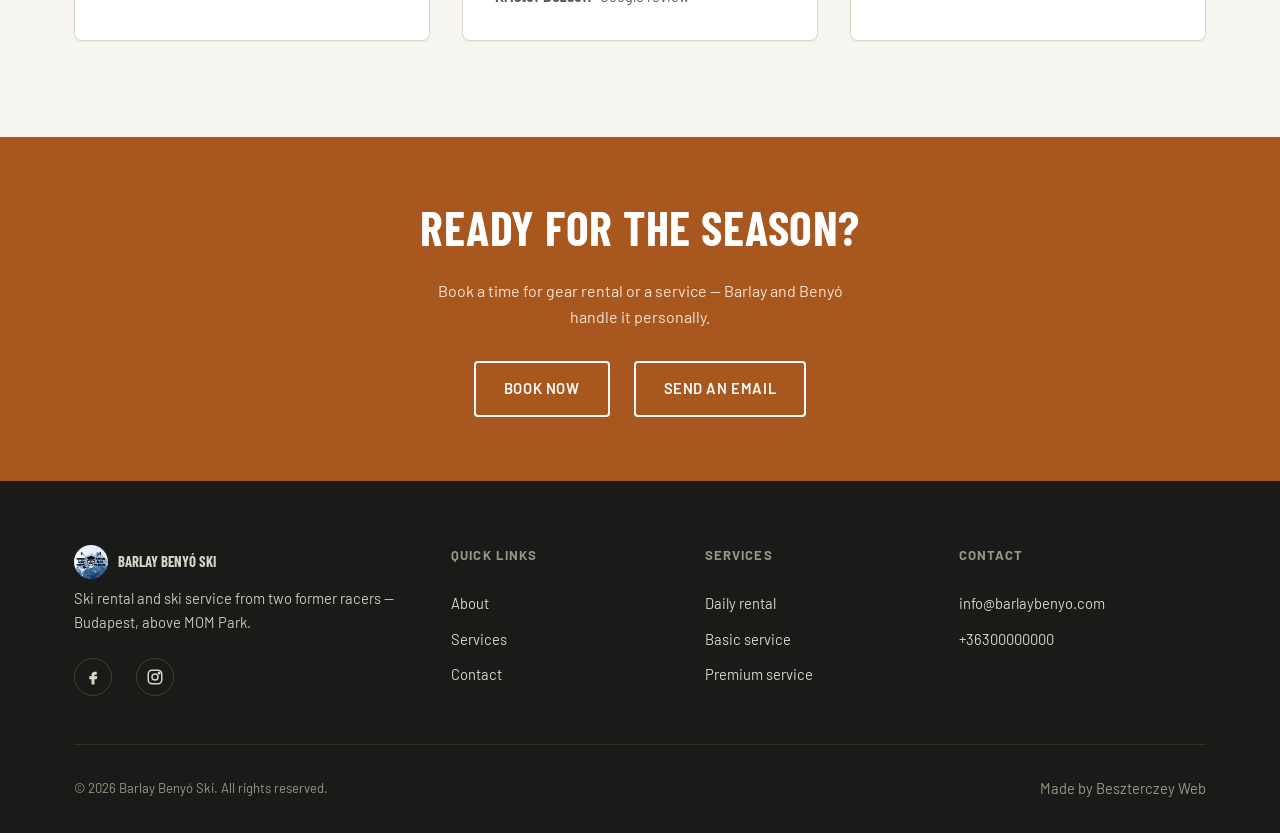
==== commit d94e76cd: "Fix broken hero/narrow workshop images and add real Google review testimonials Co-Authored-By: Claud" ====
--- a/index.html
+++ b/index.html
@@ -119,8 +119,37 @@
         <p class="eyebrow" data-i18n="testimonials.eyebrow">Vélemények</p>
         <h2 data-i18n="testimonials.title">Amit a vendégeink mondanak</h2>
       </div>
-      <div class="testimonial-placeholder" data-reveal>
-        <p data-i18n="testimonials.placeholder" style="margin:0;">Hamarosan: valódi visszajelzések a Facebook és Instagram oldalunkról.</p>
+      <div class="testimonial-grid">
+        <div class="testimonial-card" data-reveal>
+          <div class="stars" aria-hidden="true">★★★★★</div>
+          <p data-i18n="testimonials.t1.quote">„Mindig lehet rájuk számítani! Ajánlom! A legjobb!!!!”</p>
+          <p class="testimonial-author">Beatrix Tóth <span data-i18n="testimonials.source">· Google-vélemény</span></p>
+        </div>
+        <div class="testimonial-card" data-reveal>
+          <div class="stars" aria-hidden="true">★★★★★</div>
+          <p data-i18n="testimonials.t2.quote">„Gyors, alapos ügyintézés. Köszönöm.”</p>
+          <p class="testimonial-author">Balázs Pechy <span data-i18n="testimonials.source">· Google-vélemény</span></p>
+        </div>
+        <div class="testimonial-card" data-reveal>
+          <div class="stars" aria-hidden="true">★★★★★</div>
+          <p data-i18n="testimonials.t3.quote">„Kedvesség és szakértelem!”</p>
+          <p class="testimonial-author">Caridad Rodriguez <span data-i18n="testimonials.source">· Google-vélemény</span></p>
+        </div>
+        <div class="testimonial-card" data-reveal>
+          <div class="stars" aria-hidden="true">★★★★★</div>
+          <p data-i18n="testimonials.t4.quote">„A legjobbak! Segítőkészek, megbízhatóak.”</p>
+          <p class="testimonial-author">Krisztina Korényi <span data-i18n="testimonials.source">· Google-vélemény</span></p>
+        </div>
+        <div class="testimonial-card" data-reveal>
+          <div class="stars" aria-hidden="true">★★★★★</div>
+          <p data-i18n="testimonials.t5.quote">„Gyors, megbízható, precíz. Mindenkinek ajánlom!”</p>
+          <p class="testimonial-author">Kristóf Dezsőfi <span data-i18n="testimonials.source">· Google-vélemény</span></p>
+        </div>
+        <div class="testimonial-card" data-reveal>
+          <div class="stars" aria-hidden="true">★★★★★</div>
+          <p data-i18n="testimonials.t6.quote">„Olcsóbb, mint a Decathlon!”</p>
+          <p class="testimonial-author">Bálint Tápay <span data-i18n="testimonials.source">· Google-vélemény</span></p>
+        </div>
       </div>
     </div>
   </section>
--- a/styles.css
+++ b/styles.css
@@ -229,11 +229,19 @@
 @media (max-width: 860px) { .service-row, .service-row:nth-child(even) { grid-template-columns: 1fr; direction: ltr; } }
 
 /* ---------- Testimonials ---------- */
-.testimonial-placeholder {
-  border: 1px dashed var(--color-border); border-radius: var(--radius-lg);
-  padding: var(--space-xl); text-align: center; color: var(--color-muted-foreground);
-  background: var(--color-card);
-}
+.testimonial-grid { display: grid; grid-template-columns: repeat(3, 1fr); gap: var(--space-lg); }
+@media (max-width: 960px) { .testimonial-grid { grid-template-columns: repeat(2, 1fr); } }
+@media (max-width: 640px) { .testimonial-grid { grid-template-columns: 1fr; } }
+.testimonial-card {
+  background: var(--color-card); border: 1px solid var(--color-border); border-radius: var(--radius-lg);
+  padding: var(--space-lg); box-shadow: var(--shadow-sm);
+  transition: box-shadow 200ms ease, transform 200ms ease;
+}
+.testimonial-card:hover { box-shadow: var(--shadow-md); transform: translateY(-2px); }
+.testimonial-card .stars { color: var(--color-ember); letter-spacing: 0.1em; margin-bottom: var(--space-sm); font-size: 1rem; }
+.testimonial-card p:not(.testimonial-author) { color: var(--color-ink); font-style: italic; }
+.testimonial-author { margin: 0; font-weight: 700; font-size: 0.9rem; color: var(--color-muted-foreground); }
+.testimonial-author span { font-weight: 400; }
 
 /* ---------- CTA banner ---------- */
 .cta-banner { background: var(--color-ember); color: #fff; padding: var(--space-2xl) 0; text-align: center; }
@@ -306,3 +314,42 @@
   [data-reveal] { opacity: 1 !important; transform: none !important; transition: none !important; }
   .nav-links { transition: none !important; }
 }
+
+/* ---------- Equipment gallery ---------- */
+.gallery-grid { display: grid; grid-template-columns: repeat(3, 1fr); gap: var(--space-md); }
+@media (max-width: 760px) { .gallery-grid { grid-template-columns: repeat(2, 1fr); } }
+@media (max-width: 480px) { .gallery-grid { grid-template-columns: 1fr; } }
+.gallery-item {
+  display: block; position: relative; border-radius: var(--radius-lg); overflow: hidden;
+  aspect-ratio: 4 / 3; background: var(--color-paper-alt); box-shadow: var(--shadow-sm);
+  cursor: zoom-in; border: none; padding: 0;
+}
+.gallery-item img { width: 100%; height: 100%; object-fit: cover; display: block; transition: transform 300ms ease; }
+.gallery-item:hover img { transform: scale(1.05); }
+.gallery-item:focus-visible { outline: 3px solid var(--color-ember); outline-offset: 2px; }
+
+.lightbox {
+  position: fixed; inset: 0; z-index: 300; display: none;
+  align-items: center; justify-content: center; padding: var(--space-lg);
+  background: rgba(26,26,24,0.92);
+}
+.lightbox.is-open { display: flex; }
+body.lightbox-open { overflow: hidden; }
+.lightbox img { max-width: 100%; max-height: 88vh; border-radius: var(--radius); box-shadow: var(--shadow-xl); }
+.lightbox-close {
+  position: absolute; top: var(--space-md); right: var(--space-md); width: 44px; height: 44px;
+  border-radius: 50%; background: rgba(255,255,255,0.12); border: none; color: #fff;
+  display: flex; align-items: center; justify-content: center; cursor: pointer;
+}
+.lightbox-close:hover { background: rgba(255,255,255,0.22); }
+.lightbox-close svg { width: 22px; height: 22px; }
+.lightbox-nav {
+  position: absolute; top: 50%; transform: translateY(-50%); width: 48px; height: 48px;
+  border-radius: 50%; background: rgba(255,255,255,0.12); border: none; color: #fff;
+  display: flex; align-items: center; justify-content: center; cursor: pointer;
+}
+.lightbox-nav:hover { background: rgba(255,255,255,0.22); }
+.lightbox-nav svg { width: 24px; height: 24px; }
+.lightbox-prev { left: var(--space-md); }
+.lightbox-next { right: var(--space-md); }
+@media (max-width: 600px) { .lightbox-nav { width: 40px; height: 40px; } }
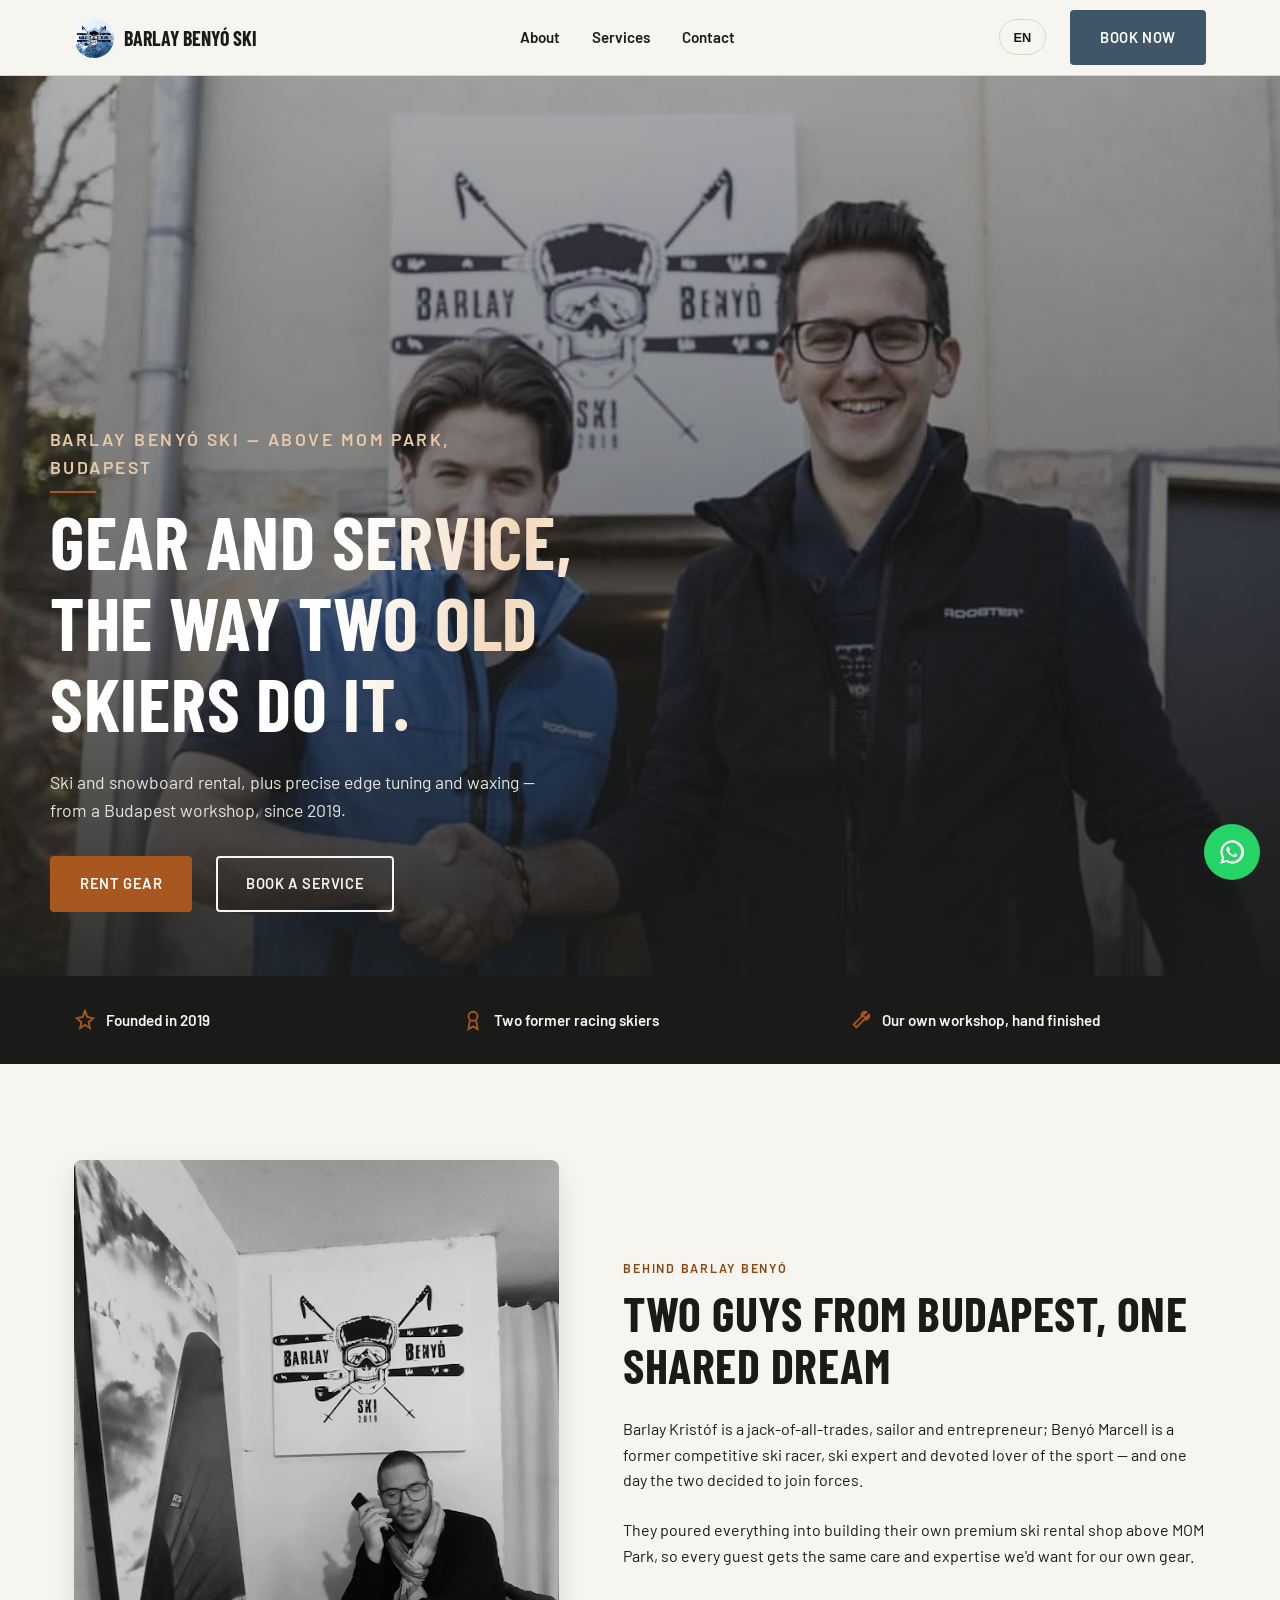
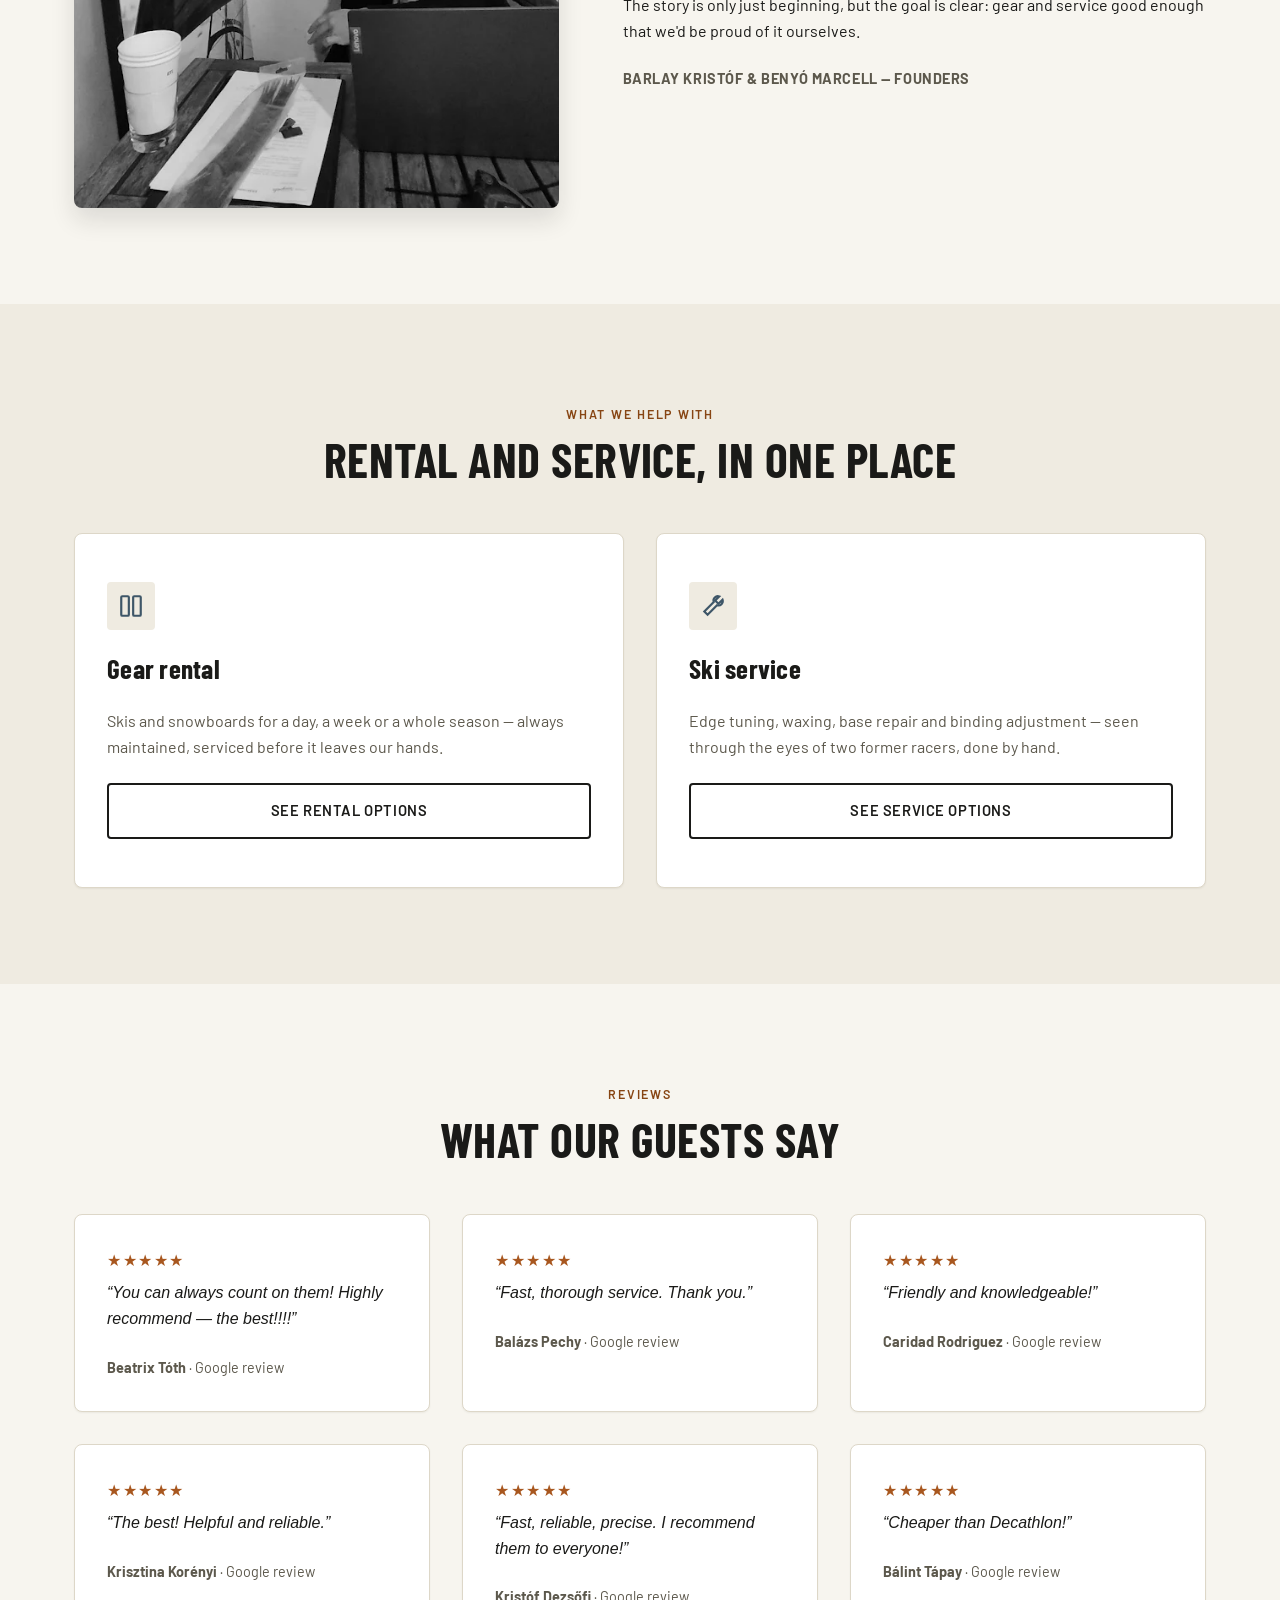
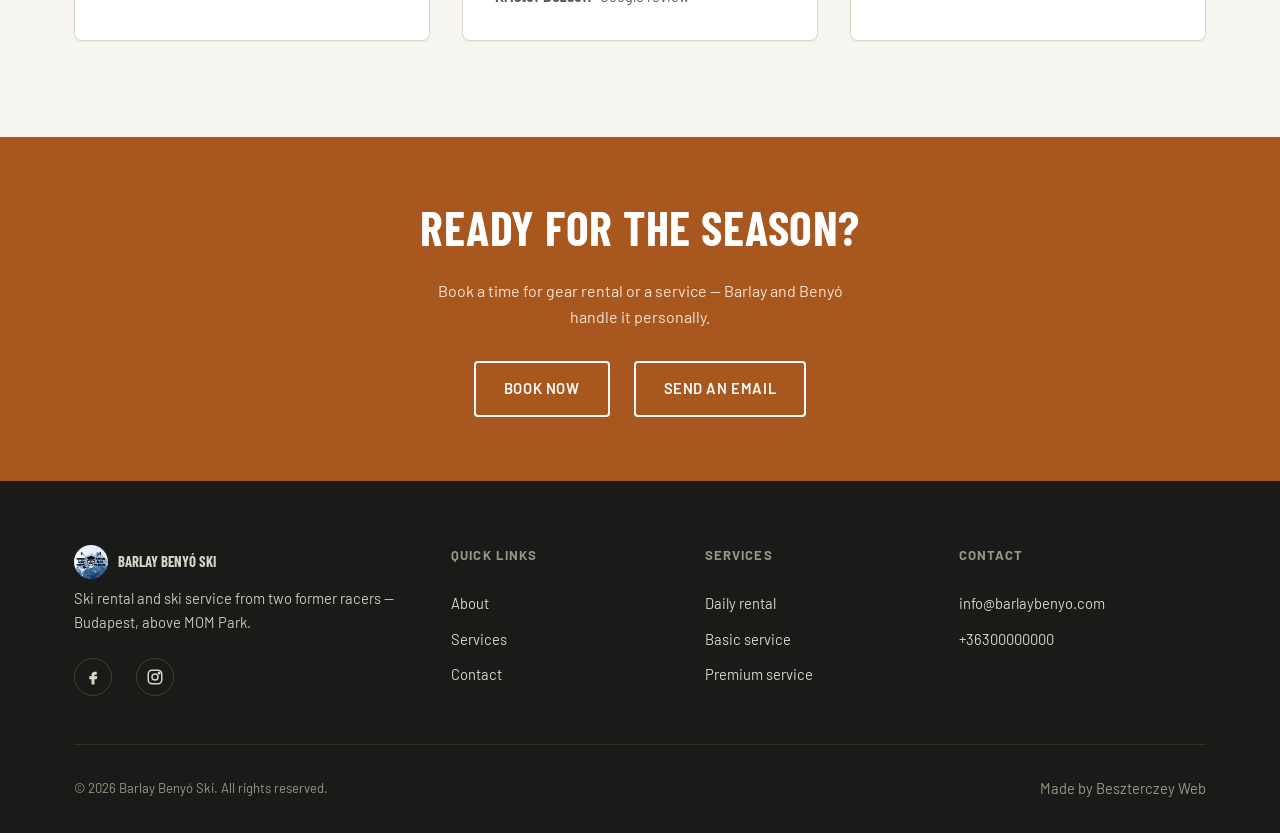
==== commit 7042d963: "Replace hero image with founders handshake photo, animate hero text - New hero background: Barlay Kr" ====
--- a/index.html
+++ b/index.html
@@ -40,14 +40,14 @@
 
   <section class="hero">
     <div class="hero-media">
-      <img src="assets/workshop-racks-wide.webp" alt="Barlay Benyó Ski műhely, síléc polcok">
+      <img src="assets/founders-handshake.webp" alt="Barlay Kristóf és Benyó Marcell kezet fognak a Barlay Benyó Ski műhely bejárata előtt" data-i18n-attr="alt:hero.image_alt">
     </div>
     <div class="hero-content container">
-      <p class="eyebrow" data-i18n="hero.eyebrow">Barlay Benyó Ski — MOM Park felett</p>
-      <h1 data-i18n="hero.title">Felszerelés és szerviz, ahogy két régi síelő csinálja.</h1>
-      <p data-i18n="hero.subtitle">Síkölcsönzés és hódeszkabérlés, valamint precíz élezés-waxolás — egy budapesti műhelyben, 2019 óta.</p>
+      <p class="eyebrow hero-eyebrow" data-i18n="hero.eyebrow">Barlay Benyó Ski — MOM Park felett</p>
+      <h1 class="hero-title" data-i18n="hero.title">Felszerelés és szerviz, ahogy két régi síelő csinálja.</h1>
+      <p class="hero-sub" data-i18n="hero.subtitle">Síkölcsönzés és hódeszkabérlés, valamint precíz élezés-waxolás — egy budapesti műhelyben, 2019 óta.</p>
       <div class="hero-actions">
-        <a href="kapcsolat.html" class="btn btn-ember" data-i18n="hero.cta.rent">Felszerelés bérlése</a>
+        <a href="kapcsolat.html" class="btn btn-ember hero-btn-glow" data-i18n="hero.cta.rent">Felszerelés bérlése</a>
         <a href="szolgaltatasok.html" class="btn btn-outline-light" data-i18n="hero.cta.service">Szerviz időpont</a>
       </div>
     </div>
--- a/styles.css
+++ b/styles.css
@@ -163,7 +163,7 @@
   color: var(--color-on-dark);
 }
 .hero-media { position: absolute; inset: 0; z-index: 0; }
-.hero-media img { width: 100%; height: 100%; object-fit: cover; object-position: center 30%; }
+.hero-media img { width: 100%; height: 116%; margin-top: -8%; object-fit: cover; object-position: center 30%; }
 .hero-media::after {
   content: ""; position: absolute; inset: 0;
   background: linear-gradient(180deg, rgba(26,26,24,0.35) 0%, rgba(26,26,24,0.55) 55%, rgba(26,26,24,0.88) 100%);
@@ -173,6 +173,72 @@
 .hero-content h1 { color: #fff; max-width: 16ch; }
 .hero-content p { color: #E7E4D9; max-width: 50ch; font-size: 1.1rem; }
 .hero-actions { display: flex; flex-wrap: wrap; gap: var(--space-md); margin-top: var(--space-lg); }
+
+/* ---------- Hero entrance choreography ---------- */
+/* Each line comes in on its own beat, then the headline keeps a slow
+   shimmer sweeping through it — a little showpiece for the hero only. */
+.hero-eyebrow {
+  opacity: 0;
+  animation: hero-eyebrow-in 700ms cubic-bezier(0.16,1,0.3,1) 150ms both;
+}
+.hero-eyebrow::after {
+  content: ""; display: block; height: 2px; width: 46px; margin-top: 10px;
+  background: var(--color-ember);
+  transform-origin: left;
+  transform: scaleX(0);
+  animation: hero-accent-draw 600ms cubic-bezier(0.65,0,0.35,1) 520ms both;
+}
+.hero-title {
+  opacity: 0;
+  animation: hero-title-in 900ms cubic-bezier(0.16,1,0.3,1) 320ms both;
+}
+@supports (background-clip: text) or (-webkit-background-clip: text) {
+  .hero-content .hero-title {
+    background: linear-gradient(100deg, #fff 35%, #F3D9BC 48%, #fff 62%);
+    background-size: 220% 100%;
+    background-position: 200% 0;
+    -webkit-background-clip: text; background-clip: text; -webkit-text-fill-color: transparent; color: transparent;
+    animation:
+      hero-title-in 900ms cubic-bezier(0.16,1,0.3,1) 320ms both,
+      hero-shimmer 4.5s linear 1.4s infinite;
+  }
+}
+.hero-sub {
+  opacity: 0;
+  animation: hero-fade-up 800ms cubic-bezier(0.16,1,0.3,1) 600ms both;
+}
+.hero-actions .btn { opacity: 0; animation: hero-btn-in 650ms cubic-bezier(0.34,1.56,0.64,1) both; }
+.hero-actions .btn:nth-child(1) { animation-delay: 820ms; }
+.hero-actions .btn:nth-child(2) { animation-delay: 920ms; }
+.hero-actions .btn.hero-btn-glow { animation-name: hero-btn-in, hero-glow-pulse; animation-duration: 650ms, 2.4s; animation-timing-function: cubic-bezier(0.34,1.56,0.64,1), ease-in-out; animation-delay: 820ms, 2.2s; animation-iteration-count: 1, infinite; animation-fill-mode: both, none; }
+.hero-btn-glow::after {
+  content: ""; position: absolute; inset: 0; border-radius: inherit;
+  background: linear-gradient(120deg, transparent 20%, rgba(255,255,255,0.55) 50%, transparent 80%);
+  background-size: 220% 100%; background-position: 150% 0;
+  opacity: 0; pointer-events: none;
+}
+.btn.hero-btn-glow { position: relative; overflow: hidden; }
+.hero-btn-glow:hover::after { animation: hero-btn-shine 900ms ease; }
+
+@keyframes hero-eyebrow-in {
+  from { opacity: 0; transform: translateY(14px); letter-spacing: 0.3em; }
+  to { opacity: 1; transform: translateY(0); letter-spacing: 0.14em; }
+}
+@keyframes hero-accent-draw { to { transform: scaleX(1); } }
+@keyframes hero-title-in { from { opacity: 0; transform: translateY(34px) scale(0.97); } to { opacity: 1; transform: translateY(0) scale(1); } }
+@keyframes hero-shimmer { 0% { background-position: 200% 0; } 100% { background-position: -200% 0; } }
+@keyframes hero-fade-up { from { opacity: 0; transform: translateY(20px); } to { opacity: 1; transform: translateY(0); } }
+@keyframes hero-btn-in { from { opacity: 0; transform: translateY(16px) scale(0.88); } to { opacity: 1; transform: translateY(0) scale(1); } }
+@keyframes hero-glow-pulse { 0%, 100% { box-shadow: 0 0 0 0 rgba(168,87,31,0.55); } 50% { box-shadow: 0 0 0 10px rgba(168,87,31,0); } }
+@keyframes hero-btn-shine { from { background-position: 150% 0; opacity: 1; } to { background-position: -50% 0; opacity: 1; } }
+
+@media (prefers-reduced-motion: reduce) {
+  .hero-eyebrow, .hero-title, .hero-sub, .hero-actions .btn, .hero-eyebrow::after {
+    animation: none !important; opacity: 1 !important; transform: none !important;
+  }
+  .hero-title { background: none !important; -webkit-text-fill-color: #fff !important; color: #fff !important; }
+  .hero-btn-glow::after { display: none; }
+}
 
 /* ---------- Trust strip ---------- */
 .trust-strip { background: var(--color-ink); color: var(--color-on-dark); padding: var(--space-lg) 0; }
@@ -308,12 +374,106 @@
 /* Only hide [data-reveal] content once JS confirms it can reveal it again —
    keeps content visible for no-JS browsers and crawlers that don't scroll.
    html.js-reveal is added by an inline script in <head>, synchronously. */
-html.js-reveal [data-reveal] { opacity: 0; transform: translateY(14px); transition: opacity 500ms ease, transform 500ms ease; }
-html.js-reveal [data-reveal].is-visible { opacity: 1; transform: translateY(0); }
+html.js-reveal [data-reveal] {
+  opacity: 0;
+  transform: translateY(26px) scale(0.97);
+  transition: opacity 700ms cubic-bezier(0.16, 1, 0.3, 1), transform 700ms cubic-bezier(0.16, 1, 0.3, 1);
+}
+html.js-reveal [data-reveal].is-visible { opacity: 1; transform: translateY(0) scale(1); }
+
+/* Staggered cascade for grid children — each card/testimonial/package/gallery
+   tile fades in slightly after the previous one, Apple-feature-grid style. */
+.card-grid .card:nth-child(2),
+.testimonial-grid .testimonial-card:nth-child(2),
+.card-grid-3 .pkg-card:nth-child(2),
+.gallery-grid .gallery-item:nth-child(2) { transition-delay: 90ms; }
+.card-grid .card:nth-child(3),
+.testimonial-grid .testimonial-card:nth-child(3),
+.card-grid-3 .pkg-card:nth-child(3),
+.gallery-grid .gallery-item:nth-child(3) { transition-delay: 180ms; }
+.card-grid-3 .pkg-card:nth-child(4),
+.testimonial-grid .testimonial-card:nth-child(4),
+.gallery-grid .gallery-item:nth-child(4) { transition-delay: 270ms; }
+.card-grid-3 .pkg-card:nth-child(5),
+.testimonial-grid .testimonial-card:nth-child(5),
+.gallery-grid .gallery-item:nth-child(5) { transition-delay: 360ms; }
+.testimonial-grid .testimonial-card:nth-child(6),
+.gallery-grid .gallery-item:nth-child(6) { transition-delay: 450ms; }
+
 @media (prefers-reduced-motion: reduce) {
   [data-reveal] { opacity: 1 !important; transform: none !important; transition: none !important; }
   .nav-links { transition: none !important; }
 }
+
+/* ---------- Apple-style scroll-driven motion (progressive enhancement) ----------
+   Native CSS scroll-driven animations where supported (Chrome/Edge 115+, Safari 26+).
+   Purely decorative, so unsupported browsers (Firefox) simply keep the static layout —
+   no JS fallback needed. */
+@supports ((animation-timeline: view()) and (animation-range: entry)) {
+  .hero { view-timeline: --hero-tl; }
+
+  /* "exit" (not "cover") because .hero sits flush with the top of the page —
+     its "cover" range is already partly elapsed at scroll position 0, which
+     left the hero text faded out from the very first paint. "exit" only
+     starts progressing once the hero actually begins scrolling away. */
+  @keyframes hero-parallax { to { transform: translateY(8%); } }
+  .hero-media img {
+    animation: hero-parallax linear both;
+    animation-timeline: --hero-tl;
+    animation-range: exit 0% exit 100%;
+  }
+
+  @keyframes hero-content-fade { to { opacity: 0; transform: translateY(-36px); } }
+  .hero-content {
+    animation: hero-content-fade linear both;
+    animation-timeline: --hero-tl;
+    animation-range: exit 0% exit 60%;
+  }
+
+  @keyframes photo-settle { from { scale: 1.1; } to { scale: 1; } }
+  .about-portrait img {
+    animation: photo-settle linear both;
+    animation-timeline: view();
+    animation-range: entry 0% entry 90%;
+  }
+
+  @media (prefers-reduced-motion: reduce) {
+    .hero-media img, .hero-content, .about-portrait img { animation: none; }
+  }
+}
+
+/* ---------- Workshop videos ---------- */
+/* Section with a full-bleed background video behind its own content (the
+   "Szolgáltatások" intro + service rows sit on top of it) — a solid dark
+   overlay throughout means it never looks washed-out/see-through, the
+   video is purely an ambient backdrop, like a car brand's "story" page. */
+.section-video-bg { position: relative; overflow: hidden; color: var(--color-on-dark); }
+.section-video-bg > video {
+  position: absolute; inset: 0; width: 100%; height: 100%; object-fit: cover;
+  filter: grayscale(1) contrast(1.05); z-index: 0;
+}
+.section-video-bg::after {
+  content: ""; position: absolute; inset: 0; z-index: 0;
+  background: rgba(20,20,18,0.74);
+}
+.section-video-bg > .container { position: relative; z-index: 1; }
+.section-video-bg .eyebrow { color: #E8C9A8; }
+.section-video-bg h1, .section-video-bg h2 { color: #fff; }
+.section-video-bg .section-header p,
+.section-video-bg .service-row p:not(.eyebrow) { color: #D8D4C8; }
+.section-video-bg .service-row img { box-shadow: var(--shadow-xl); }
+.video-bg-cta { text-align: center; margin-top: var(--space-xl); }
+
+/* Smaller secondary clip, centered on its own further down the page */
+.video-tile {
+  position: relative; border-radius: var(--radius-lg); overflow: hidden;
+  box-shadow: var(--shadow-md); aspect-ratio: 4 / 5; background: var(--color-ink);
+}
+.video-tile video {
+  width: 100%; height: 100%; object-fit: cover; display: block;
+  filter: grayscale(1) contrast(1.05);
+}
+.video-tile-solo { max-width: 420px; margin: 0 auto; }
 
 /* ---------- Equipment gallery ---------- */
 .gallery-grid { display: grid; grid-template-columns: repeat(3, 1fr); gap: var(--space-md); }
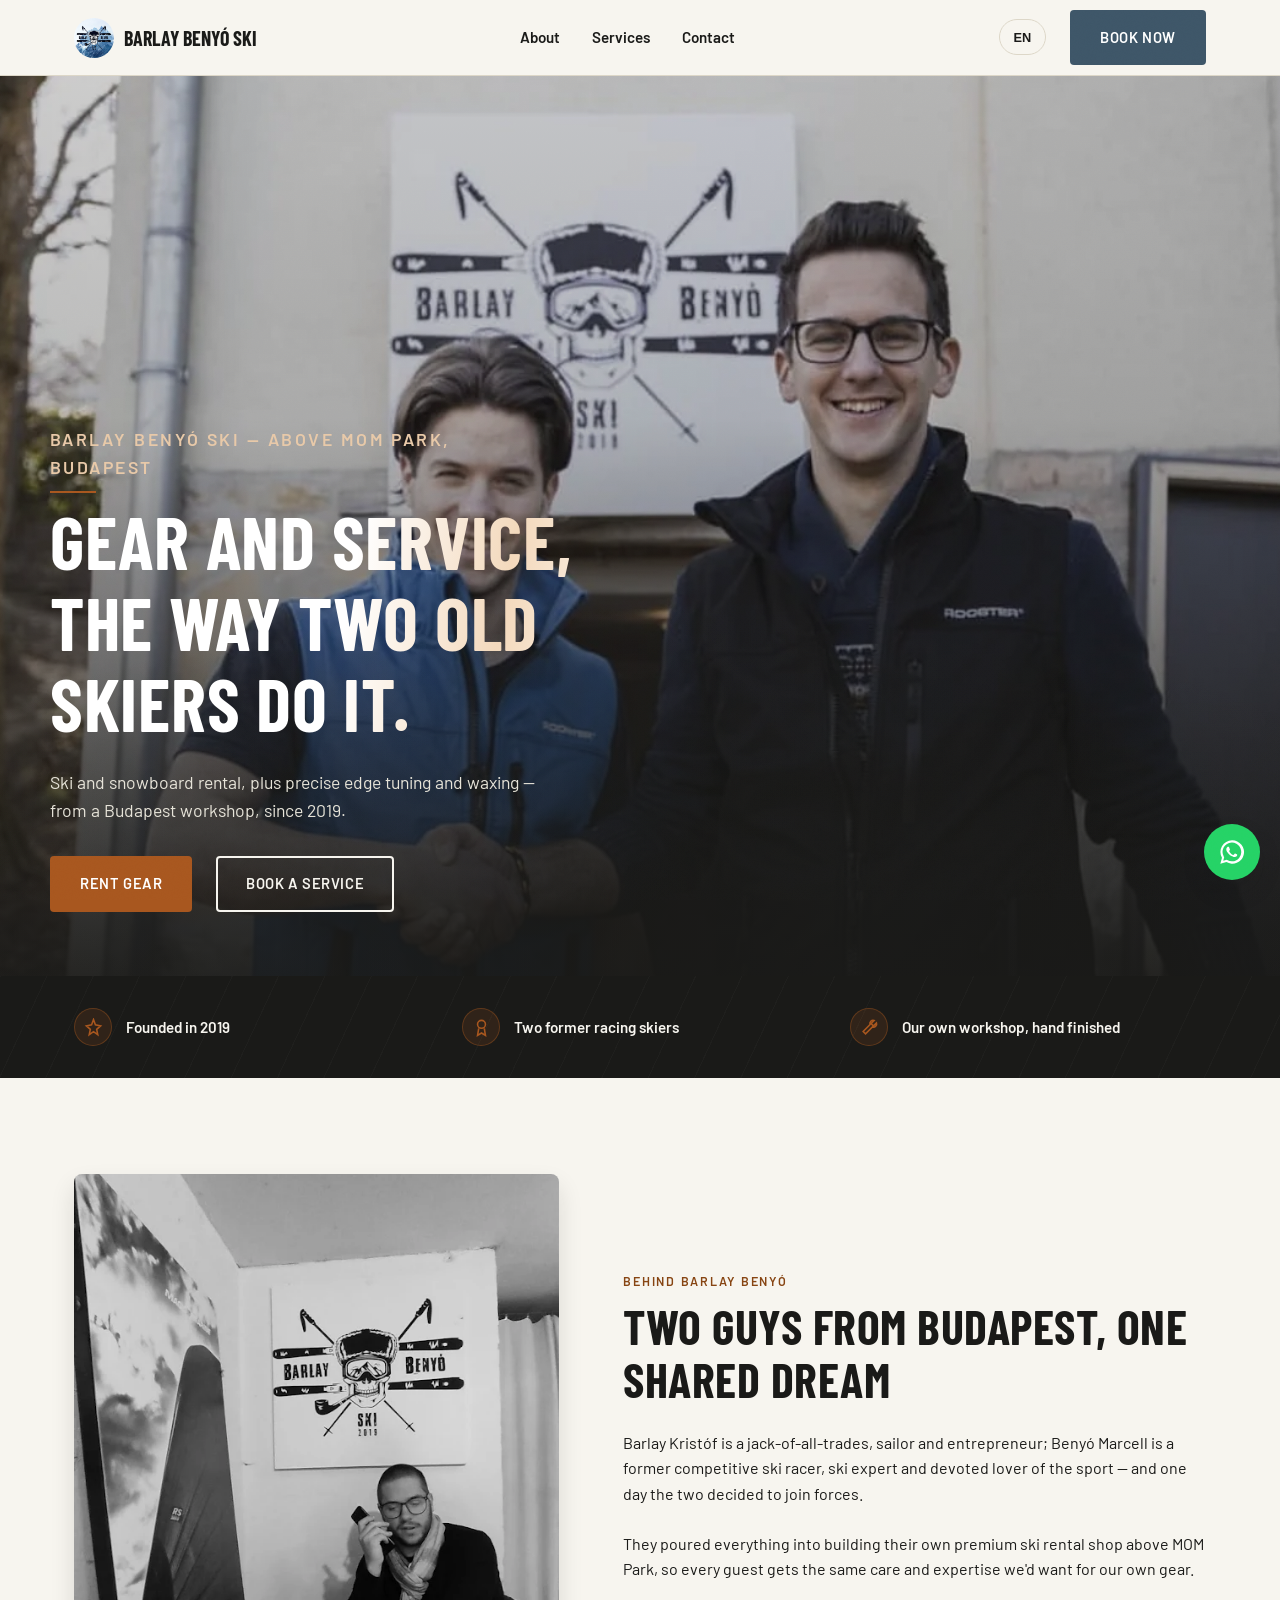
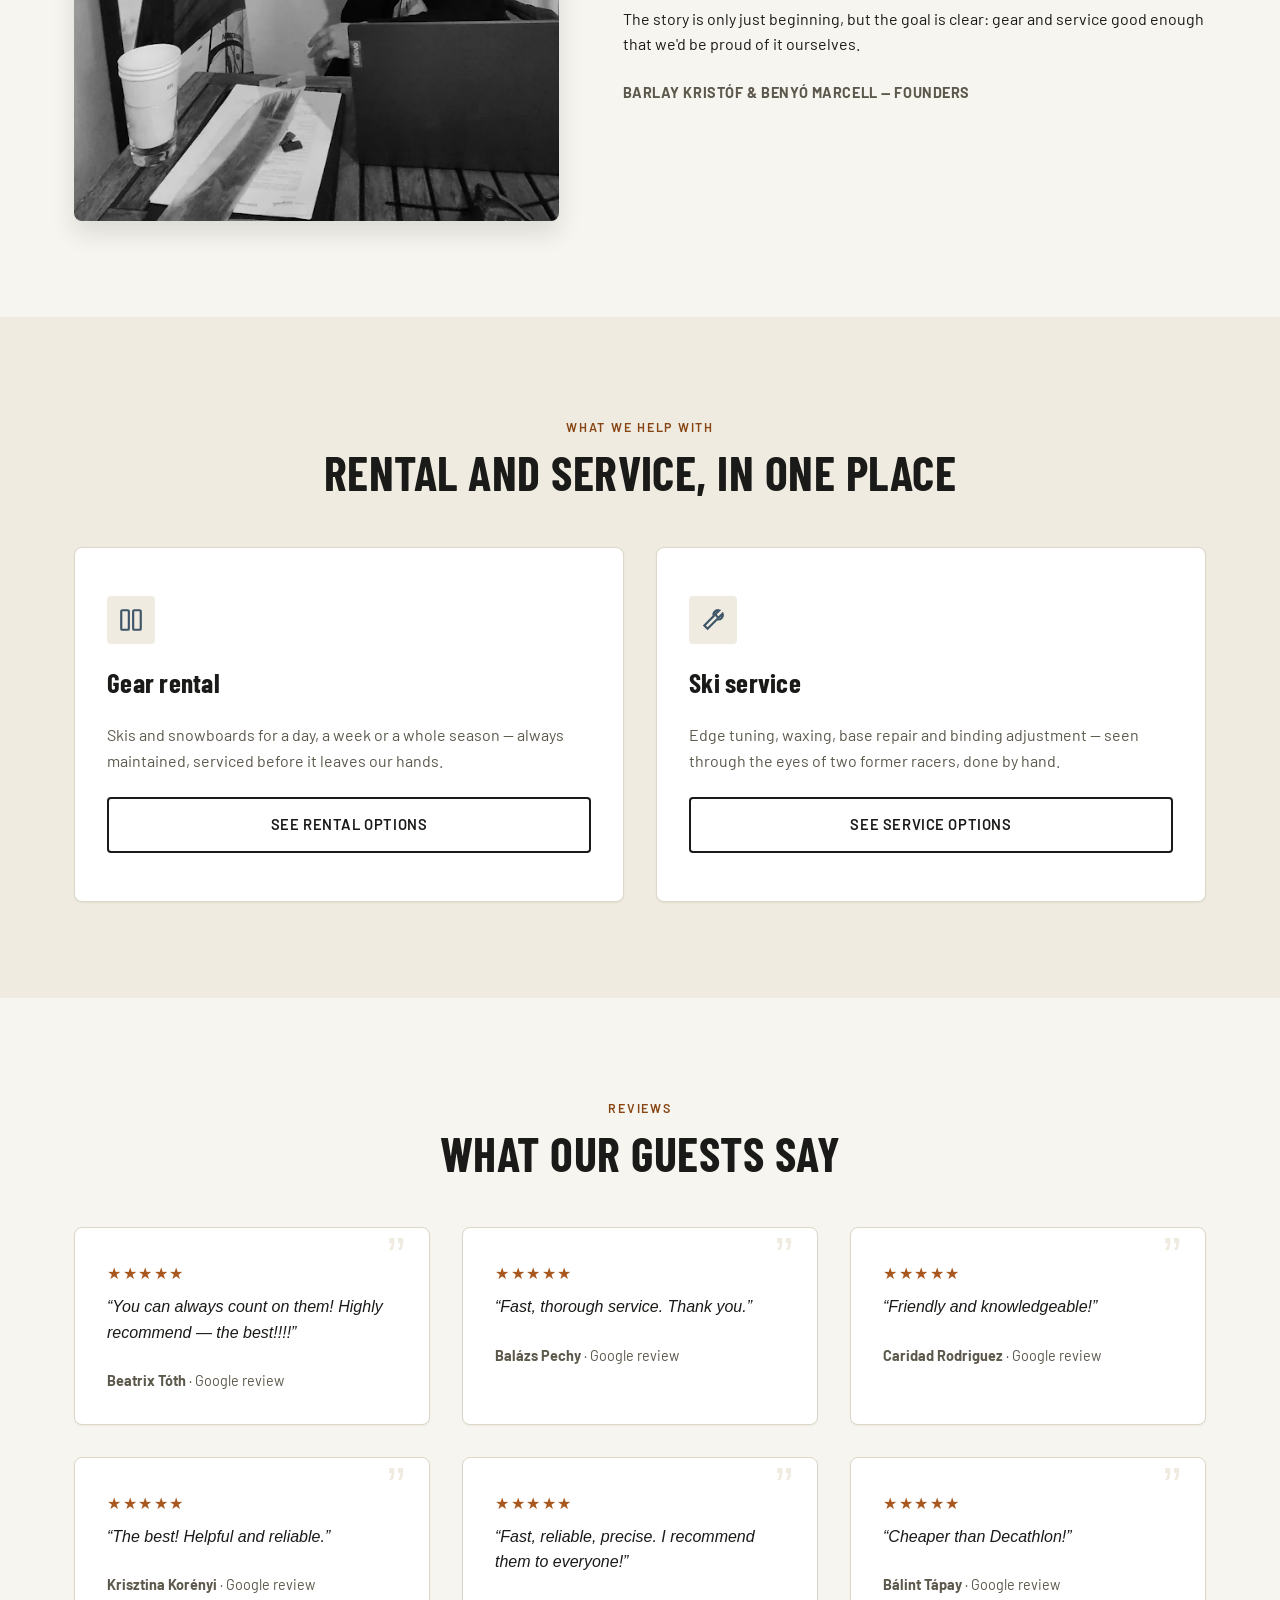
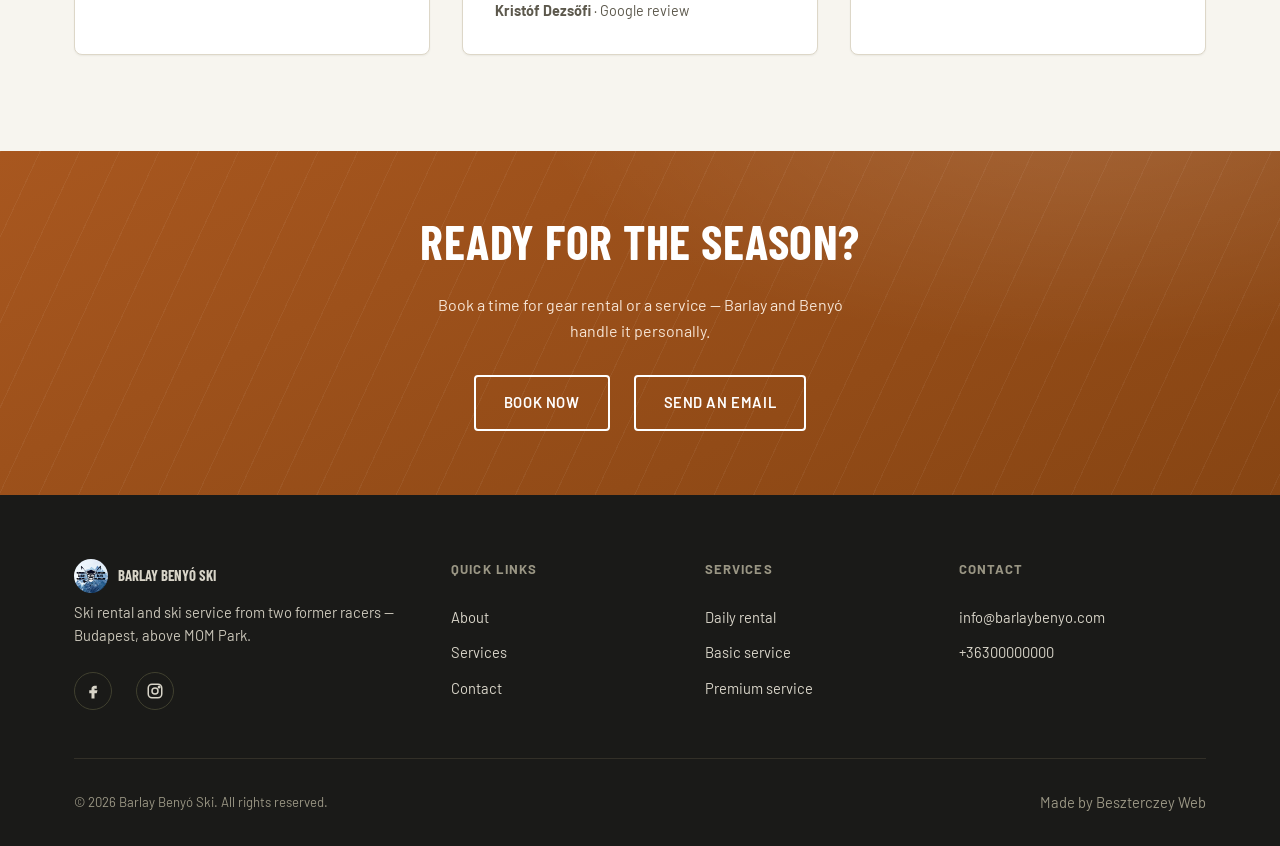
==== commit 5b3ba7c1: "Hero crop safety fix + sitewide visual polish pass Hero: - Re-anchor founders photo (object-position" ====
--- a/index.html
+++ b/index.html
@@ -56,15 +56,15 @@
   <section class="trust-strip">
     <div class="container">
       <div class="trust-item">
-        <svg viewBox="0 0 24 24" fill="none" stroke="currentColor" stroke-width="2"><path d="M12 2l2.4 6.6L21 10l-5 4.4L17.4 21 12 17.3 6.6 21 8 14.4 3 10l6.6-1.4z"/></svg>
+        <span class="trust-icon"><svg viewBox="0 0 24 24" fill="none" stroke="currentColor" stroke-width="2"><path d="M12 2l2.4 6.6L21 10l-5 4.4L17.4 21 12 17.3 6.6 21 8 14.4 3 10l6.6-1.4z"/></svg></span>
         <span data-i18n="trust.est">Alapítva 2019-ben</span>
       </div>
       <div class="trust-item">
-        <svg viewBox="0 0 24 24" fill="none" stroke="currentColor" stroke-width="2"><circle cx="12" cy="8" r="5"/><path d="M8.5 13 7 22l5-3 5 3-1.5-9"/></svg>
+        <span class="trust-icon"><svg viewBox="0 0 24 24" fill="none" stroke="currentColor" stroke-width="2"><circle cx="12" cy="8" r="5"/><path d="M8.5 13 7 22l5-3 5 3-1.5-9"/></svg></span>
         <span data-i18n="trust.racers">Két egykori versenyző síelő</span>
       </div>
       <div class="trust-item">
-        <svg viewBox="0 0 24 24" fill="none" stroke="currentColor" stroke-width="2"><path d="M14.7 6.3a1 1 0 0 0 0 1.4l1.6 1.6a1 1 0 0 0 1.4 0l3.1-3.1a4 4 0 0 1-5.1 5.1L7 20 4 17l8.7-8.7a4 4 0 0 1 5.1-5.1l-3.1 3.1z"/></svg>
+        <span class="trust-icon"><svg viewBox="0 0 24 24" fill="none" stroke="currentColor" stroke-width="2"><path d="M14.7 6.3a1 1 0 0 0 0 1.4l1.6 1.6a1 1 0 0 0 1.4 0l3.1-3.1a4 4 0 0 1-5.1 5.1L7 20 4 17l8.7-8.7a4 4 0 0 1 5.1-5.1l-3.1 3.1z"/></svg></span>
         <span data-i18n="trust.workshop">Saját műhely, kézi munka</span>
       </div>
     </div>
--- a/styles.css
+++ b/styles.css
@@ -47,6 +47,19 @@
   color: var(--color-ink);
   background: var(--color-paper);
   -webkit-font-smoothing: antialiased;
+  position: relative;
+}
+
+/* Faint, fixed film-grain texture — a quiet premium/tactile finish across
+   the whole page rather than a flat digital fill. Decorative only. */
+body::after {
+  content: "";
+  position: fixed; inset: 0; z-index: 999; pointer-events: none;
+  opacity: 0.025; mix-blend-mode: overlay;
+  background-image: url("data:image/svg+xml,%3Csvg xmlns='http://www.w3.org/2000/svg' width='180' height='180'%3E%3Cfilter id='n'%3E%3CfeTurbulence type='fractalNoise' baseFrequency='0.9' numOctaves='2' stitchTiles='stitch'/%3E%3C/filter%3E%3Crect width='100%25' height='100%25' filter='url(%23n)'/%3E%3C/svg%3E");
+}
+@media (prefers-reduced-motion: reduce), (max-width: 480px) {
+  body::after { display: none; }
 }
 
 h1, h2, h3, h4 {
@@ -163,10 +176,22 @@
   color: var(--color-on-dark);
 }
 .hero-media { position: absolute; inset: 0; z-index: 0; }
-.hero-media img { width: 100%; height: 116%; margin-top: -8%; object-fit: cover; object-position: center 30%; }
+/* Object-position keeps both founders' faces anchored near the top of the
+   frame (low Y%) so the bottom-aligned text column below never climbs into
+   face territory, whatever the viewport height. On narrow/mobile widths the
+   X anchor shifts left-of-center, since a tall narrow crop of a wide
+   two-person photo otherwise centers on the handshake and clips both faces. */
+.hero-media img { width: 100%; height: 116%; margin-top: -8%; object-fit: cover; object-position: center 16%; }
+@media (max-width: 640px) {
+  .hero-media img { object-position: 38% 12%; }
+}
 .hero-media::after {
   content: ""; position: absolute; inset: 0;
-  background: linear-gradient(180deg, rgba(26,26,24,0.35) 0%, rgba(26,26,24,0.55) 55%, rgba(26,26,24,0.88) 100%);
+  background: linear-gradient(180deg, rgba(26,26,24,0.22) 0%, rgba(26,26,24,0.3) 38%, rgba(26,26,24,0.62) 68%, rgba(26,26,24,0.92) 100%);
+}
+.hero-media::before {
+  content: ""; position: absolute; inset: 0; z-index: 1;
+  background: radial-gradient(ellipse 120% 70% at 50% 100%, rgba(26,26,24,0.5) 0%, transparent 60%);
 }
 .hero-content { position: relative; z-index: 1; padding: var(--space-3xl) 0 var(--space-2xl); width: 100%; }
 .hero-content .eyebrow { color: #E8C9A8; }
@@ -241,10 +266,22 @@
 }
 
 /* ---------- Trust strip ---------- */
-.trust-strip { background: var(--color-ink); color: var(--color-on-dark); padding: var(--space-lg) 0; }
-.trust-strip .container { display: flex; flex-wrap: wrap; gap: var(--space-lg); justify-content: space-between; }
-.trust-item { display: flex; align-items: center; gap: 10px; font-weight: 600; font-size: 0.95rem; flex: 1 1 220px; }
-.trust-item svg { flex-shrink: 0; width: 22px; height: 22px; color: var(--color-ember); }
+.trust-strip { background: var(--color-ink); color: var(--color-on-dark); padding: var(--space-lg) 0; position: relative; overflow: hidden; }
+.trust-strip::before {
+  content: ""; position: absolute; inset: 0;
+  background: repeating-linear-gradient(115deg, rgba(255,255,255,0.025) 0 1px, transparent 1px 42px);
+  pointer-events: none;
+}
+.trust-strip .container { position: relative; display: flex; flex-wrap: wrap; gap: var(--space-lg); justify-content: space-between; }
+.trust-item { display: flex; align-items: center; gap: 14px; font-weight: 600; font-size: 0.95rem; flex: 1 1 220px; }
+.trust-item .trust-icon {
+  flex-shrink: 0; width: 38px; height: 38px; border-radius: 50%;
+  background: rgba(168,87,31,0.16); border: 1px solid rgba(168,87,31,0.4);
+  display: flex; align-items: center; justify-content: center;
+  transition: background 200ms ease, transform 200ms ease;
+}
+.trust-item:hover .trust-icon { background: rgba(168,87,31,0.3); transform: scale(1.06); }
+.trust-item svg { flex-shrink: 0; width: 19px; height: 19px; color: var(--color-ember); }
 
 /* ---------- Sections ---------- */
 .section { padding: var(--space-3xl) 0; }
@@ -268,11 +305,18 @@
 .card {
   background: var(--color-card); border: 1px solid var(--color-border); border-radius: var(--radius-lg);
   padding: var(--space-xl) var(--space-lg); box-shadow: var(--shadow-sm);
-  transition: box-shadow 200ms ease, transform 200ms ease;
-  display: flex; flex-direction: column;
-}
-.card:hover { box-shadow: var(--shadow-md); transform: translateY(-2px); }
-.card-icon { width: 48px; height: 48px; border-radius: var(--radius); background: var(--color-paper-alt); display: flex; align-items: center; justify-content: center; margin-bottom: var(--space-md); color: var(--color-slate); }
+  transition: box-shadow 260ms ease, transform 260ms ease, border-color 260ms ease;
+  display: flex; flex-direction: column; position: relative; overflow: hidden;
+}
+.card::before {
+  content: ""; position: absolute; left: 0; top: 0; bottom: 0; width: 3px;
+  background: var(--color-ember); transform: scaleY(0); transform-origin: top;
+  transition: transform 260ms cubic-bezier(0.16,1,0.3,1);
+}
+.card:hover { box-shadow: var(--shadow-lg); transform: translateY(-4px); border-color: var(--color-border); }
+.card:hover::before { transform: scaleY(1); }
+.card-icon { width: 48px; height: 48px; border-radius: var(--radius); background: var(--color-paper-alt); display: flex; align-items: center; justify-content: center; margin-bottom: var(--space-md); color: var(--color-slate); transition: background 260ms ease, color 260ms ease, transform 260ms ease; }
+.card:hover .card-icon { background: var(--color-ember); color: #fff; transform: scale(1.06); }
 .card-icon svg { width: 26px; height: 26px; }
 .card p { color: var(--color-muted-foreground); flex-grow: 1; }
 
@@ -300,17 +344,34 @@
 @media (max-width: 640px) { .testimonial-grid { grid-template-columns: 1fr; } }
 .testimonial-card {
   background: var(--color-card); border: 1px solid var(--color-border); border-radius: var(--radius-lg);
-  padding: var(--space-lg); box-shadow: var(--shadow-sm);
-  transition: box-shadow 200ms ease, transform 200ms ease;
-}
-.testimonial-card:hover { box-shadow: var(--shadow-md); transform: translateY(-2px); }
+  padding: var(--space-lg); box-shadow: var(--shadow-sm); position: relative;
+  transition: box-shadow 260ms ease, transform 260ms ease, border-color 260ms ease;
+}
+.testimonial-card::after {
+  content: "”"; position: absolute; top: 2px; right: var(--space-md);
+  font-family: 'Barlow Condensed', sans-serif; font-size: 3.4rem; line-height: 1;
+  color: var(--color-paper-alt); z-index: 0; pointer-events: none;
+}
+.testimonial-card > * { position: relative; z-index: 1; }
+.testimonial-card:hover { box-shadow: var(--shadow-lg); transform: translateY(-4px); border-color: var(--color-ember); }
 .testimonial-card .stars { color: var(--color-ember); letter-spacing: 0.1em; margin-bottom: var(--space-sm); font-size: 1rem; }
 .testimonial-card p:not(.testimonial-author) { color: var(--color-ink); font-style: italic; }
 .testimonial-author { margin: 0; font-weight: 700; font-size: 0.9rem; color: var(--color-muted-foreground); }
 .testimonial-author span { font-weight: 400; }
 
 /* ---------- CTA banner ---------- */
-.cta-banner { background: var(--color-ember); color: #fff; padding: var(--space-2xl) 0; text-align: center; }
+.cta-banner {
+  background:
+    radial-gradient(ellipse 80% 140% at 85% -20%, rgba(255,255,255,0.14) 0%, transparent 55%),
+    linear-gradient(155deg, var(--color-ember) 0%, var(--color-ember-dark) 100%);
+  color: #fff; padding: var(--space-2xl) 0; text-align: center; position: relative; overflow: hidden;
+}
+.cta-banner::before {
+  content: ""; position: absolute; inset: 0;
+  background: repeating-linear-gradient(115deg, rgba(255,255,255,0.05) 0 1px, transparent 1px 36px);
+  pointer-events: none;
+}
+.cta-banner .container { position: relative; }
 .cta-banner h2 { color: #fff; }
 .cta-banner p { color: #F6E4D4; max-width: 50ch; margin-left: auto; margin-right: auto; }
 .cta-banner .btn-outline-light { border-color: #fff; color: #fff; }
